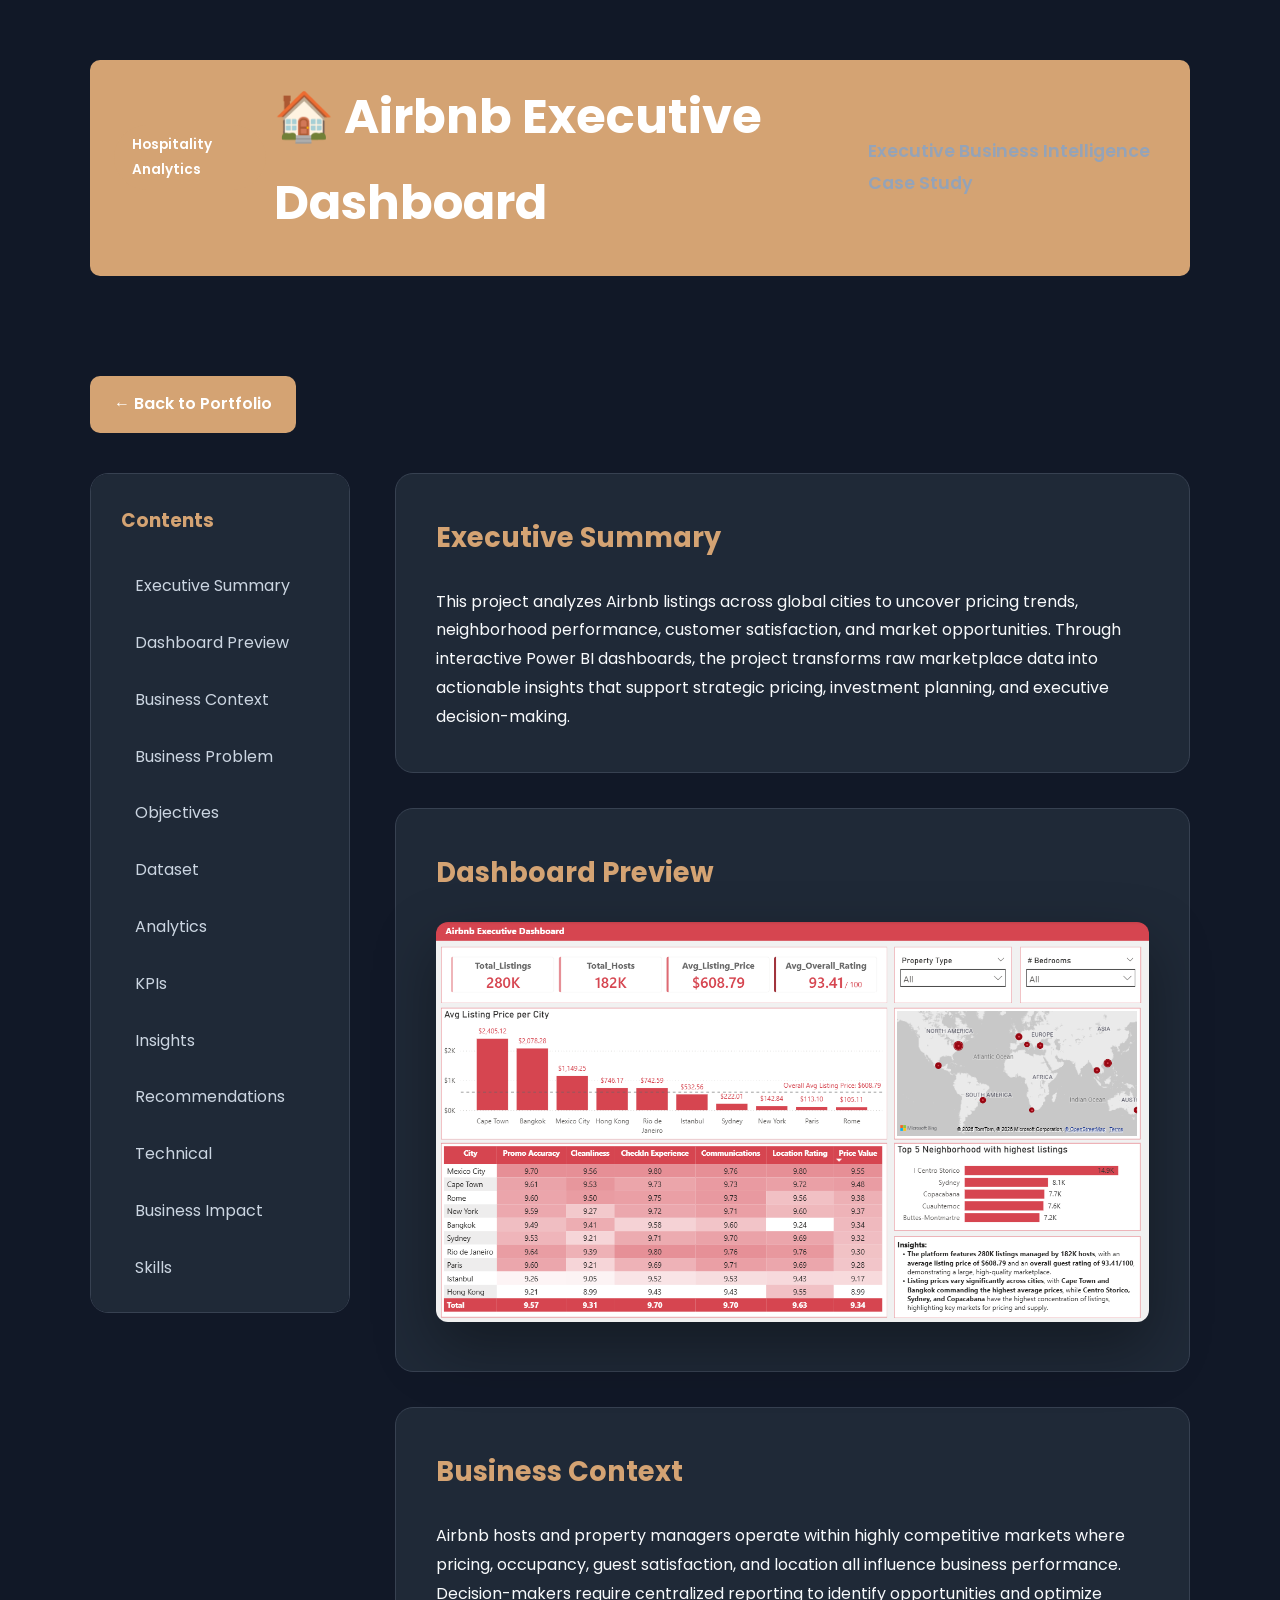
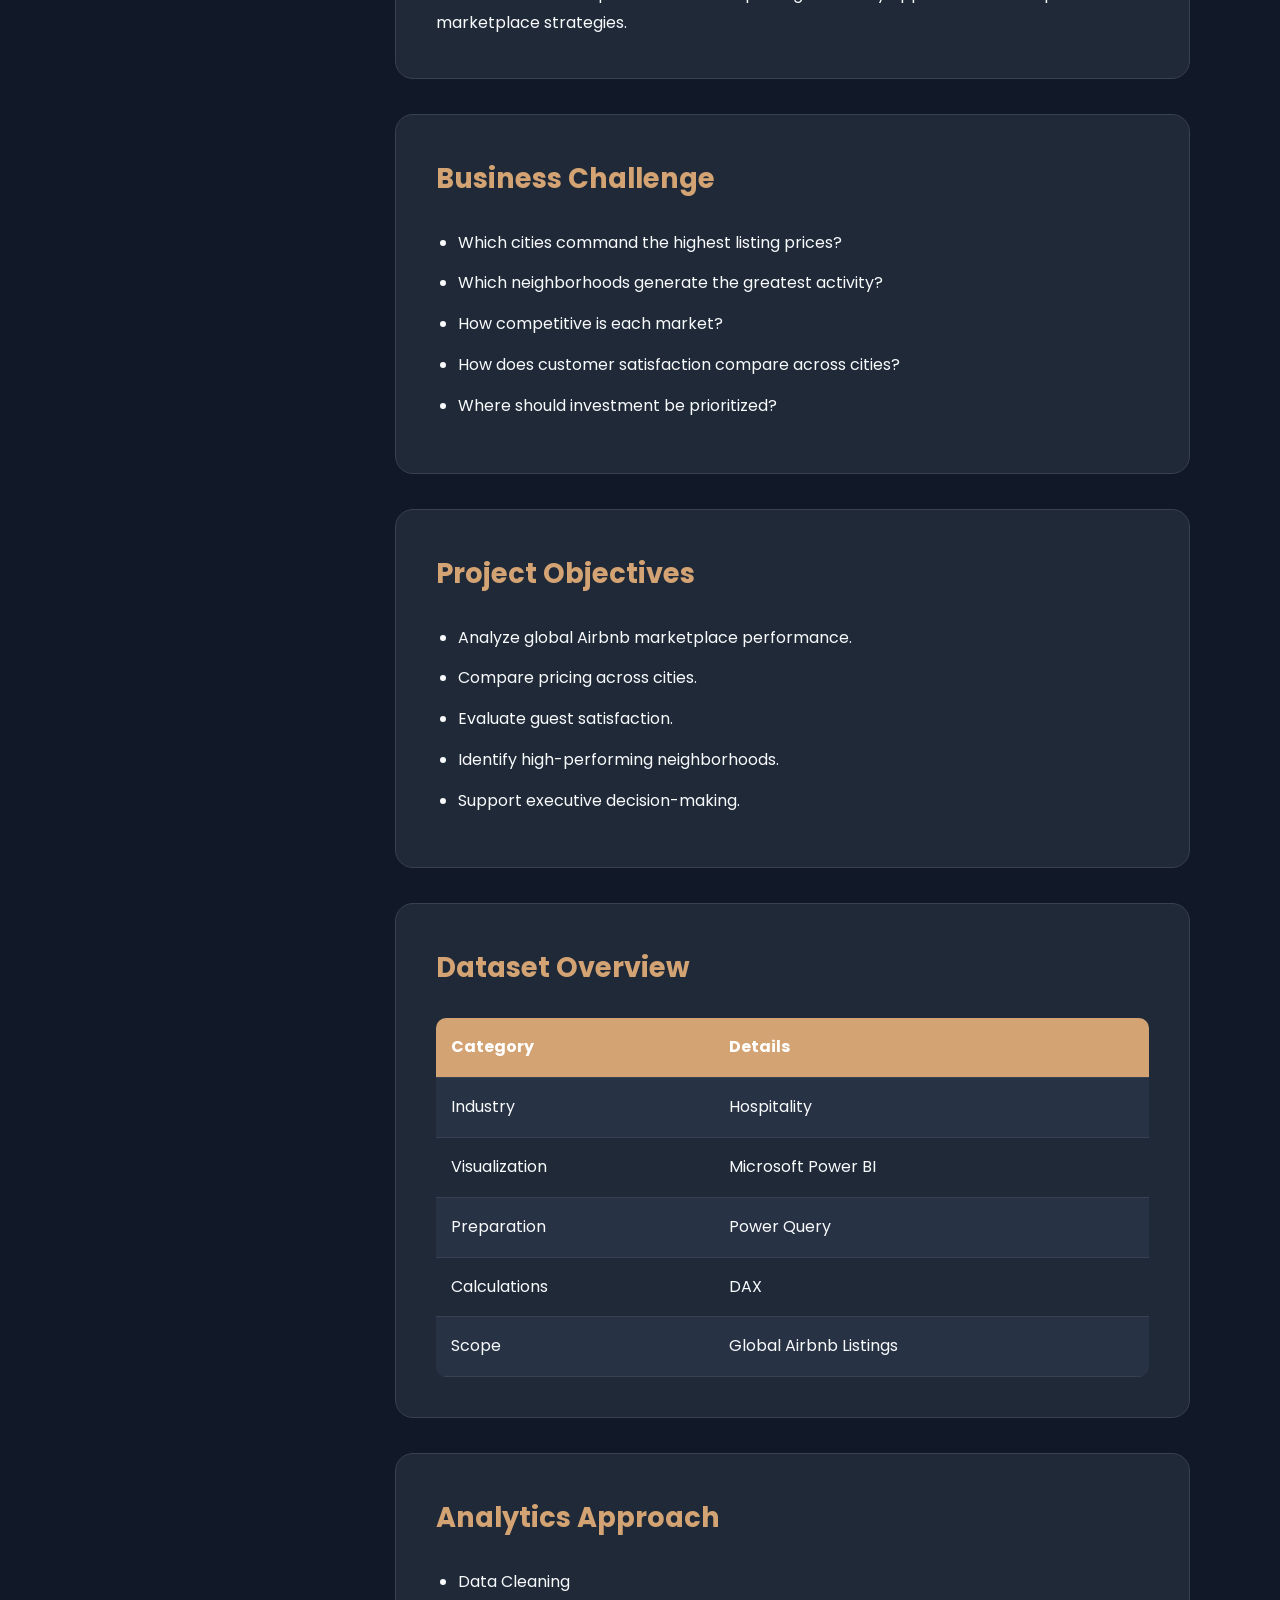
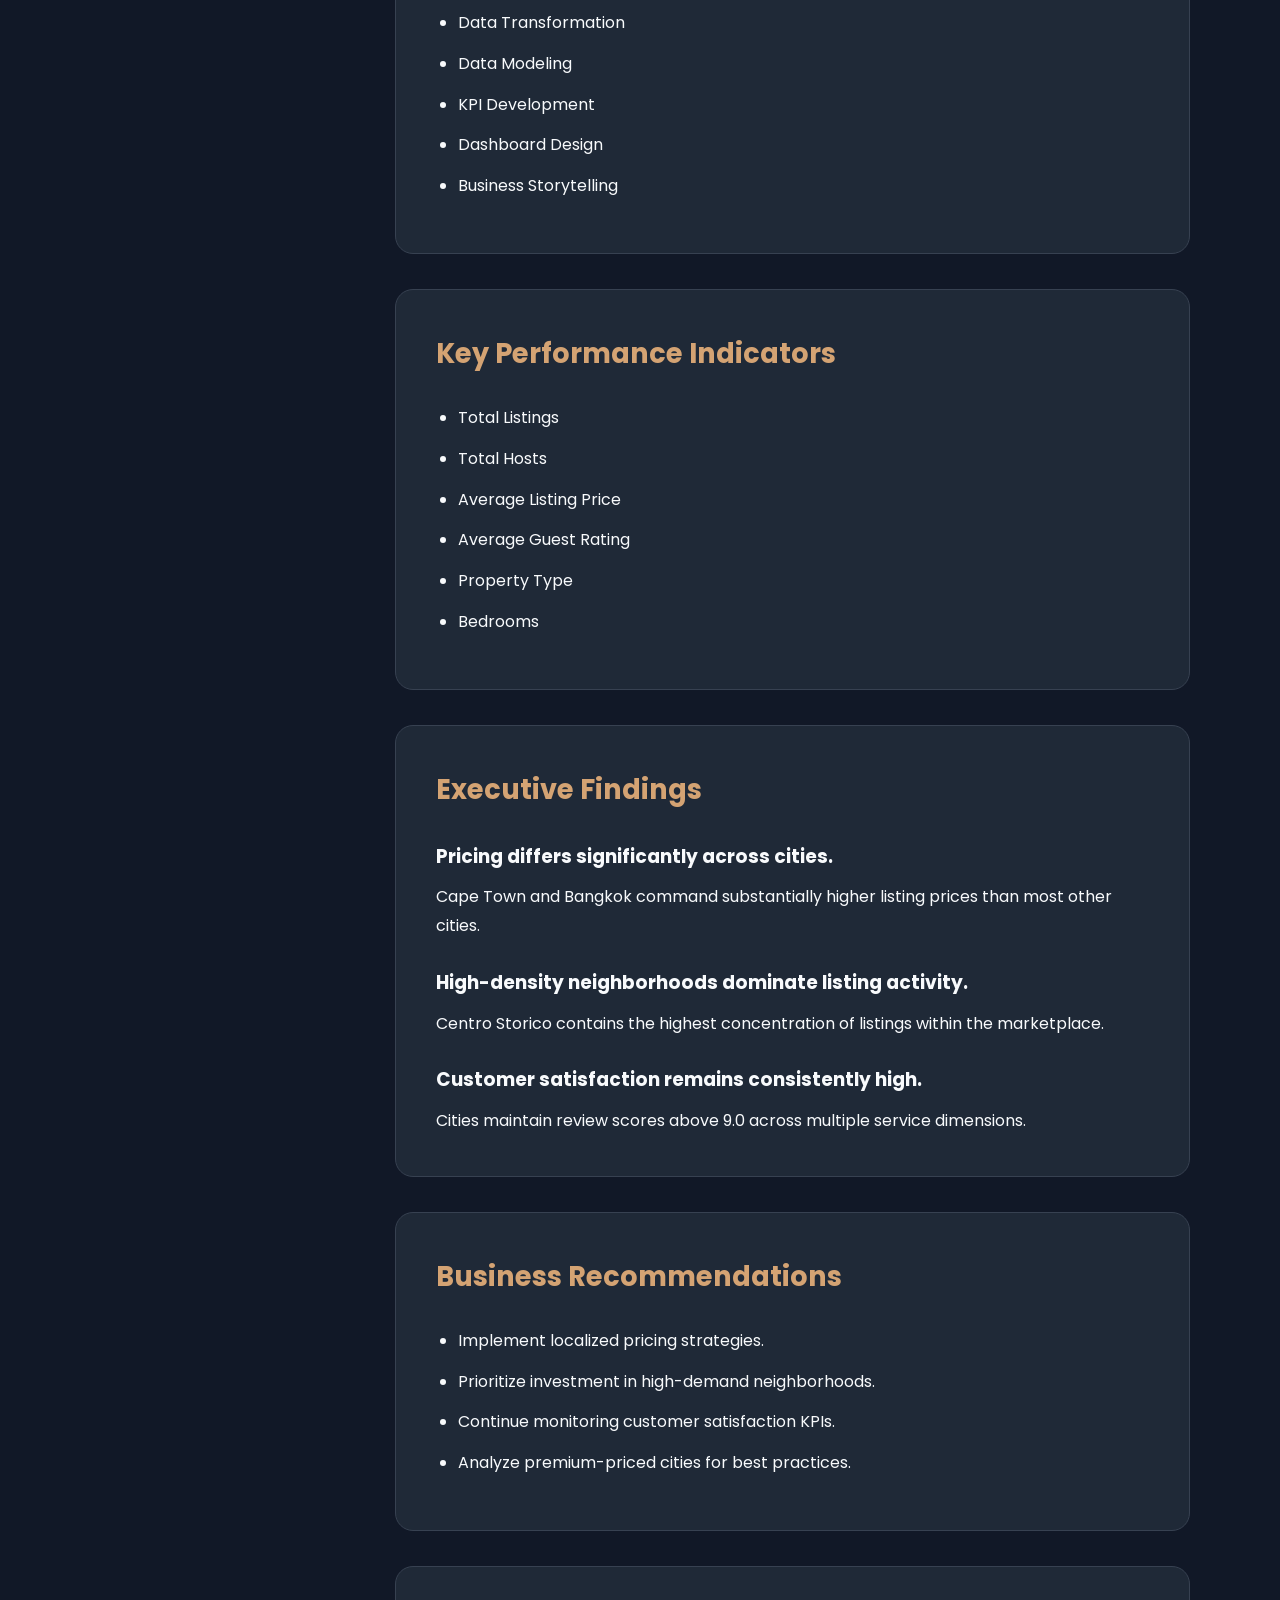
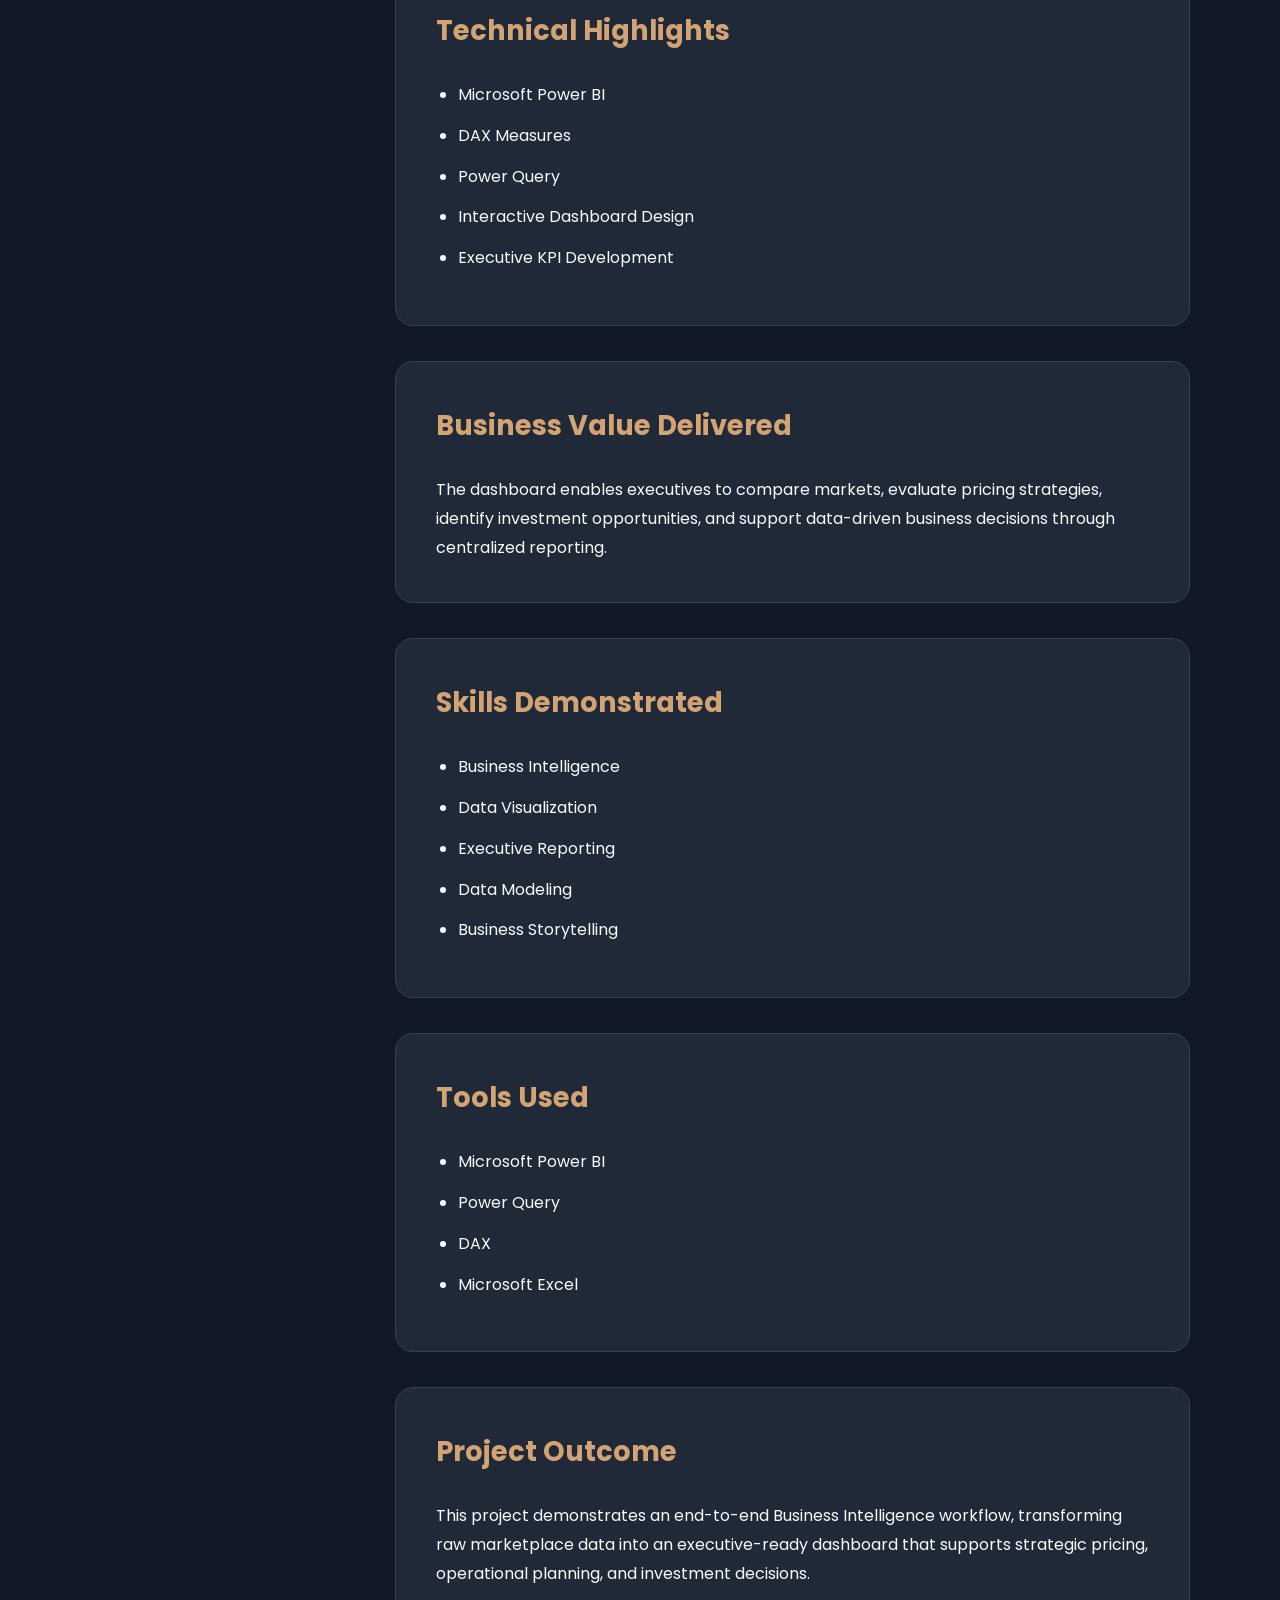
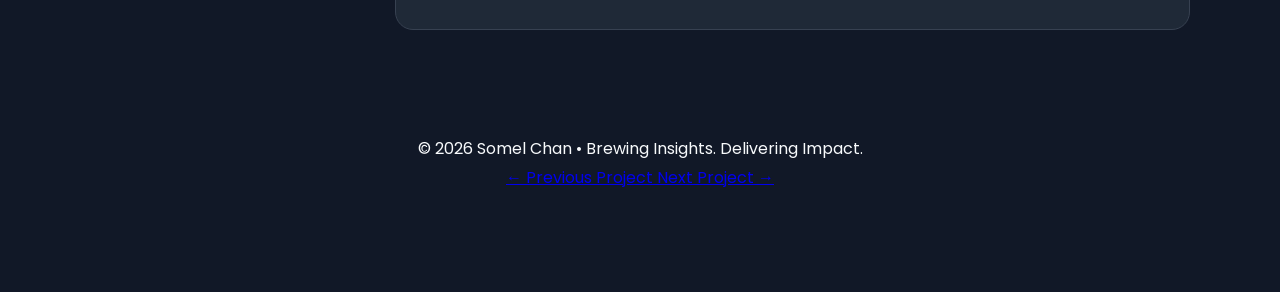
==== case-studies/airbnb-executive-dashboard/index.html @ f79d099b "Update index.html" ====
<!DOCTYPE html>
<html lang="en">

<head>

<meta charset="UTF-8">

<meta name="viewport" content="width=device-width, initial-scale=1.0">

<title>Airbnb Executive Dashboard | S.O.M.S.</title>

<link rel="preconnect" href="https://fonts.googleapis.com">

<link rel="preconnect" href="https://fonts.gstatic.com" crossorigin>

<link href="https://fonts.googleapis.com/css2?family=Poppins:wght@300;400;500;600;700;800&display=swap" rel="stylesheet">

<link rel="stylesheet" href="style.css">

</head>

<body>

<div class="container">

<header class="page-header">

<a href="../../index.html" class="back-btn">

<span class="industry">
Hospitality Analytics
</span>

<h1>
🏠 Airbnb Executive Dashboard
</h1>

<p>
Executive Business Intelligence Case Study
</p>

</header>
    
← Back to Portfolio
</a>

<div class="case-layout">

<aside class="case-sidebar">

    <h3>Contents</h3>

    <a href="#summary">Executive Summary</a>

    <a href="#dashboard">Dashboard Preview</a>

    <a href="#context">Business Context</a>

    <a href="#challenge">Business Problem</a>

    <a href="#objectives">Objectives</a>

    <a href="#dataset">Dataset</a>

    <a href="#approach">Analytics</a>

    <a href="#kpis">KPIs</a>

    <a href="#findings">Insights</a>

    <a href="#recommendations">Recommendations</a>

    <a href="#technical">Technical</a>

    <a href="#business-value">Business Impact</a>

    <a href="#skills">Skills</a>

    <a href="#tools">Tools</a>

    <a href="#outcome">Outcome</a>

</aside>

<main class="case-content">
<section id="summary">

<h2>Executive Summary</h2>

<p>

This project analyzes Airbnb listings across global cities to uncover pricing trends, neighborhood performance, customer satisfaction, and market opportunities. Through interactive Power BI dashboards, the project transforms raw marketplace data into actionable insights that support strategic pricing, investment planning, and executive decision-making.

</p>

</section>

<section id="dashboard">

<h2>Dashboard Preview</h2>

<img src="dashboard.png" alt="Airbnb Dashboard">

</section>

<section id="context">

<h2>Business Context</h2>

<p>

Airbnb hosts and property managers operate within highly competitive markets where pricing, occupancy, guest satisfaction, and location all influence business performance. Decision-makers require centralized reporting to identify opportunities and optimize marketplace strategies.

</p>

</section>

<section id="challenge">

<h2>Business Challenge</h2>

<ul>

<li>Which cities command the highest listing prices?</li>

<li>Which neighborhoods generate the greatest activity?</li>

<li>How competitive is each market?</li>

<li>How does customer satisfaction compare across cities?</li>

<li>Where should investment be prioritized?</li>

</ul>

</section>

<section id="objectives">

<h2>Project Objectives</h2>

<ul>

<li>Analyze global Airbnb marketplace performance.</li>

<li>Compare pricing across cities.</li>

<li>Evaluate guest satisfaction.</li>

<li>Identify high-performing neighborhoods.</li>

<li>Support executive decision-making.</li>

</ul>

</section>

<section id="dataset">

<h2>Dataset Overview</h2>

<table>

<tr>

<th>Category</th>

<th>Details</th>

</tr>

<tr>

<td>Industry</td>

<td>Hospitality</td>

</tr>

<tr>

<td>Visualization</td>

<td>Microsoft Power BI</td>

</tr>

<tr>

<td>Preparation</td>

<td>Power Query</td>

</tr>

<tr>

<td>Calculations</td>

<td>DAX</td>

</tr>

<tr>

<td>Scope</td>

<td>Global Airbnb Listings</td>

</tr>

</table>

</section>

<section id="approach">

<h2>Analytics Approach</h2>

<ul>

<li>Data Cleaning</li>

<li>Data Transformation</li>

<li>Data Modeling</li>

<li>KPI Development</li>

<li>Dashboard Design</li>

<li>Business Storytelling</li>

</ul>

</section>

<section id="kpis">

<h2>Key Performance Indicators</h2>

<ul>

<li>Total Listings</li>

<li>Total Hosts</li>

<li>Average Listing Price</li>

<li>Average Guest Rating</li>

<li>Property Type</li>

<li>Bedrooms</li>

</ul>

</section>

<section id="findings">

<h2>Executive Findings</h2>

<h3>Pricing differs significantly across cities.</h3>

<p>

Cape Town and Bangkok command substantially higher listing prices than most other cities.

</p>

<h3>High-density neighborhoods dominate listing activity.</h3>

<p>

Centro Storico contains the highest concentration of listings within the marketplace.

</p>

<h3>Customer satisfaction remains consistently high.</h3>

<p>

Cities maintain review scores above 9.0 across multiple service dimensions.

</p>

</section>

<section id="recommendations">

<h2>Business Recommendations</h2>

<ul>

<li>Implement localized pricing strategies.</li>

<li>Prioritize investment in high-demand neighborhoods.</li>

<li>Continue monitoring customer satisfaction KPIs.</li>

<li>Analyze premium-priced cities for best practices.</li>

</ul>

</section>

<section id="technical">

<h2>Technical Highlights</h2>

<ul>

<li>Microsoft Power BI</li>

<li>DAX Measures</li>

<li>Power Query</li>

<li>Interactive Dashboard Design</li>

<li>Executive KPI Development</li>

</ul>

</section>

<section id="business-value">

<h2>Business Value Delivered</h2>

<p>

The dashboard enables executives to compare markets, evaluate pricing strategies, identify investment opportunities, and support data-driven business decisions through centralized reporting.

</p>

</section>

<section id="skills">

<h2>Skills Demonstrated</h2>

<ul>

<li>Business Intelligence</li>

<li>Data Visualization</li>

<li>Executive Reporting</li>

<li>Data Modeling</li>

<li>Business Storytelling</li>

</ul>

</section>

<section id="tools">

<h2>Tools Used</h2>

<ul>

<li>Microsoft Power BI</li>

<li>Power Query</li>

<li>DAX</li>

<li>Microsoft Excel</li>

</ul>

</section>

<section id="outcome">

<h2>Project Outcome</h2>

<p>

This project demonstrates an end-to-end Business Intelligence workflow, transforming raw marketplace data into an executive-ready dashboard that supports strategic pricing, operational planning, and investment decisions.

</p>

</section>
    
</main>

</div>

<footer>

<p>

© 2026 Somel Chan • Brewing Insights. Delivering Impact.

</p>

<div class="project-navigation">

<a href="../financial-report/index.html">

← Previous Project

</a>

<a href="../bank-churn-analysis/index.html">

Next Project →

</a>

</div>

</footer>

</div>
---- case-studies/airbnb-executive-dashboard/style.css ----
/* ===========================
   S.O.M.S. Case Study Theme
=========================== */

*{
    margin:0;
    padding:0;
    box-sizing:border-box;
}

html{
    scroll-behavior:smooth;
}

body{

    font-family:'Poppins',sans-serif;

    background:#111827;

    color:#f8fafc;

    line-height:1.8;

}

/* ===========================
   Container
=========================== */

.container{

    width:min(1100px,90%);

    margin:auto;

    padding:60px 0 100px;

}

/* ===========================
   Header
=========================== */

header{

    margin-bottom:60px;

}

.industry{

    display:inline-block;

    background:#d4a373;

    color:white;

    padding:8px 18px;

    border-radius:999px;

    font-size:.85rem;

    font-weight:600;

    margin-bottom:20px;

}

header h1{

    font-size:3rem;

    font-weight:700;

    margin-bottom:15px;

}

header p{

    color:#94a3b8;

    font-size:1.1rem;

}

/* ===========================
   Back Button
=========================== */

.back-btn{

    display:inline-flex;

    align-items:center;

    gap:8px;

    margin-bottom:40px;

    text-decoration:none;

    color:white;

    background:#d4a373;

    padding:14px 24px;

    border-radius:10px;

    font-weight:600;

    transition:.3s;

}

.back-btn:hover{

    transform:translateY(-3px);

}

/* ===========================
   Sections
=========================== */

section{

    background:#1f2937;

    border:1px solid #374151;

    border-radius:18px;

    padding:40px;

    margin-bottom:35px;

}

section h2{

    color:#d4a373;

    margin-bottom:25px;

    font-size:1.7rem;

}

section h3{

    margin-top:25px;

    margin-bottom:10px;

}

/* ===========================
   Dashboard
=========================== */

section img{

    width:100%;

    border-radius:12px;

    box-shadow:0 25px 60px rgba(0,0,0,.35);

}

/* ===========================
   Lists
=========================== */

ul{

    padding-left:22px;

}

li{

    margin-bottom:12px;

}

/* ===========================
   Table
=========================== */

table{

    width:100%;

    border-collapse:collapse;

    overflow:hidden;

    border-radius:10px;

}

th{

    background:#d4a373;

    color:white;

}

td,th{

    padding:15px;

    border-bottom:1px solid #374151;

    text-align:left;

}

tr:nth-child(even){

    background:#273244;

}

/* ===========================
   Footer
=========================== */

footer{

    text-align:center;

    margin-top:70px;

}

/* ===========================
   Hover Animation
=========================== */

section{

    transition:.3s;

}

section:hover{

    transform:translateY(-4px);

}

/* ===========================
   Responsive
=========================== */

@media(max-width:768px){

header h1{

font-size:2rem;

}

.container{

width:92%;

}

section{

padding:25px;

}

}

/* =====================================================
   CASE STUDY LAYOUT
===================================================== */

.case-layout{

    display:grid;

    grid-template-columns:260px 1fr;

    gap:45px;

    align-items:start;

}

/* =====================================================
   SIDEBAR
===================================================== */

.case-sidebar{

    position:sticky;

    top:30px;

    align-self:start;

    max-height:calc(100vh - 60px);

    overflow-y:auto;

    background:#1f2937;

    border:1px solid #374151;

    border-radius:18px;

    padding:30px;

}

.case-sidebar h3{

    color:#d4a373;

    margin-bottom:25px;

}

.case-sidebar a{

    display:block;

    text-decoration:none;

    color:#cbd5e1;

    padding:10px 14px;

    margin-bottom:8px;

    border-radius:8px;

    transition:.25s;

}

.case-sidebar a:hover{

    background:#2b3748;

    color:white;

    padding-left:22px;

}

/* =====================================================
   CONTENT
===================================================== */

.case-content{

    min-width:0;

}

.case-content section{

    scroll-margin-top:90px;

}

/* =====================================================
   MOBILE
===================================================== */

@media(max-width:900px){

.case-layout{

grid-template-columns:1fr;

}

.case-sidebar{

position:relative;

top:0;

margin-bottom:35px;

}

}
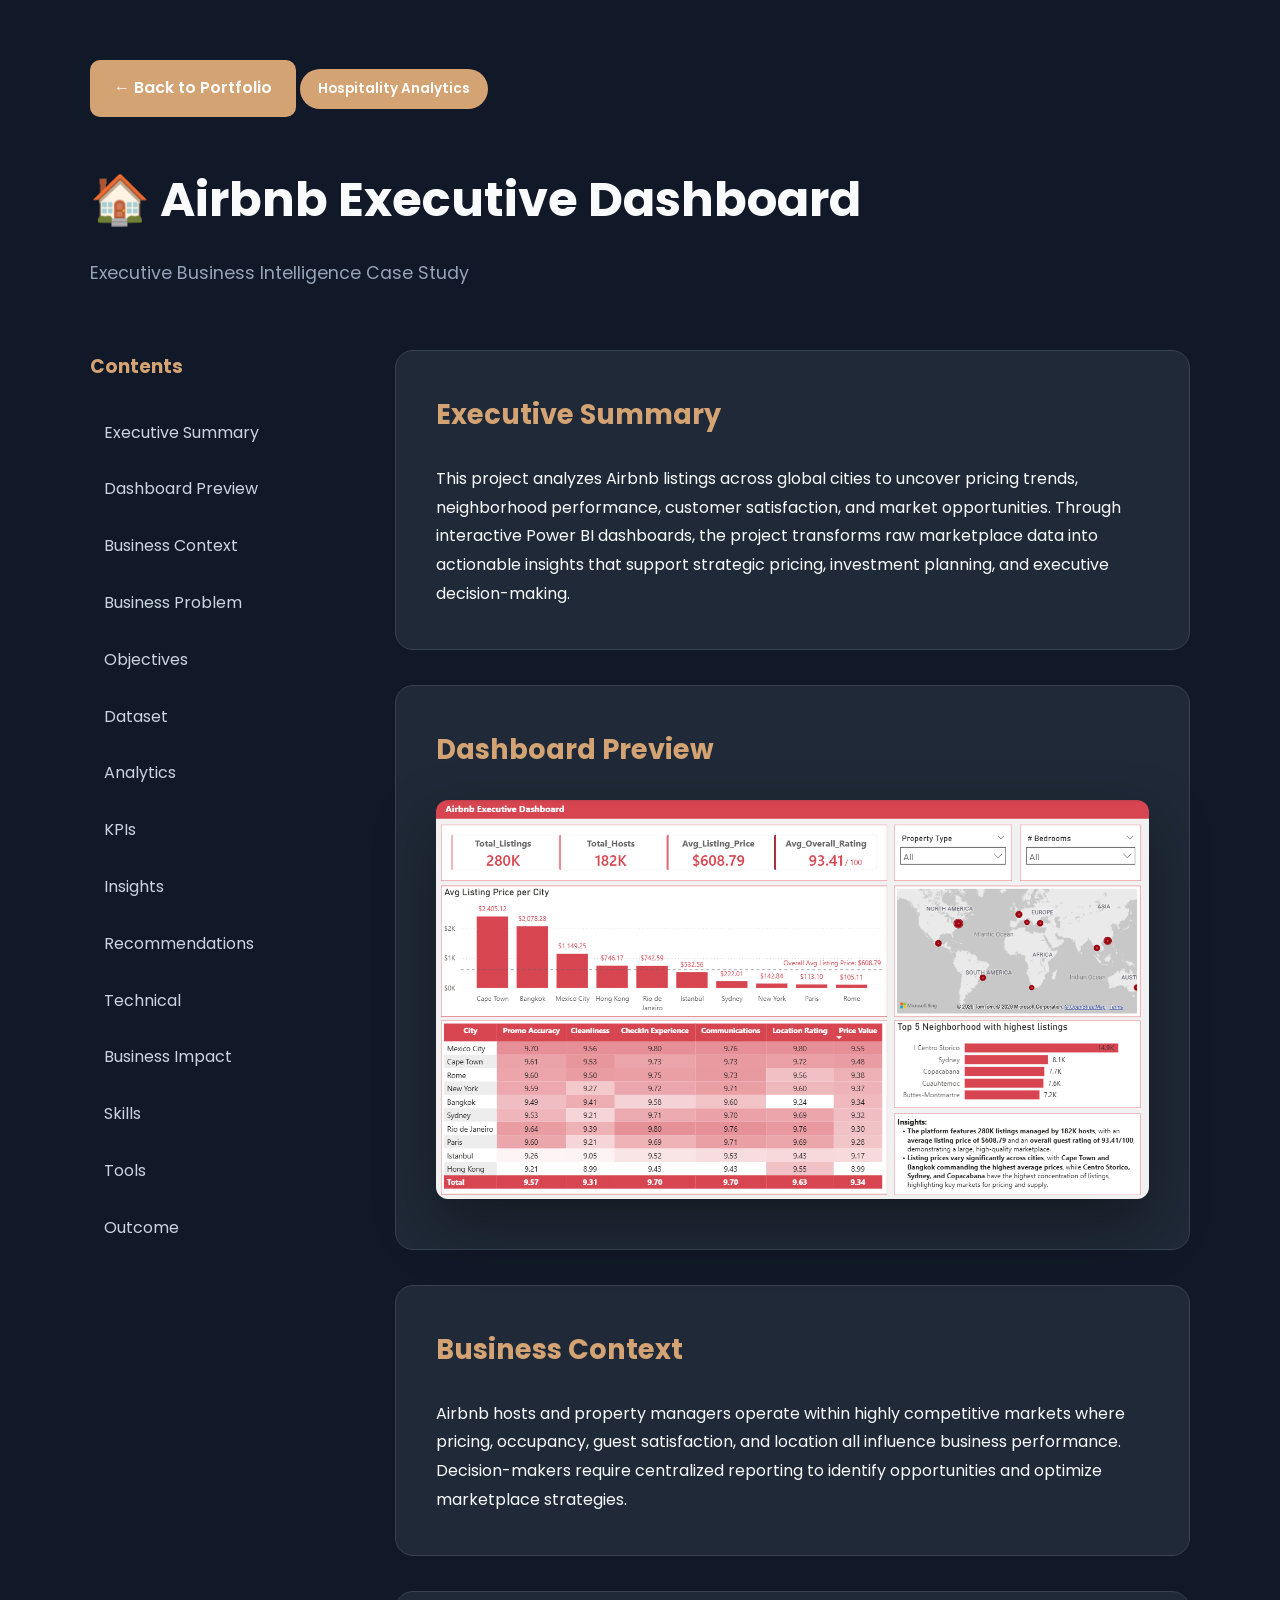
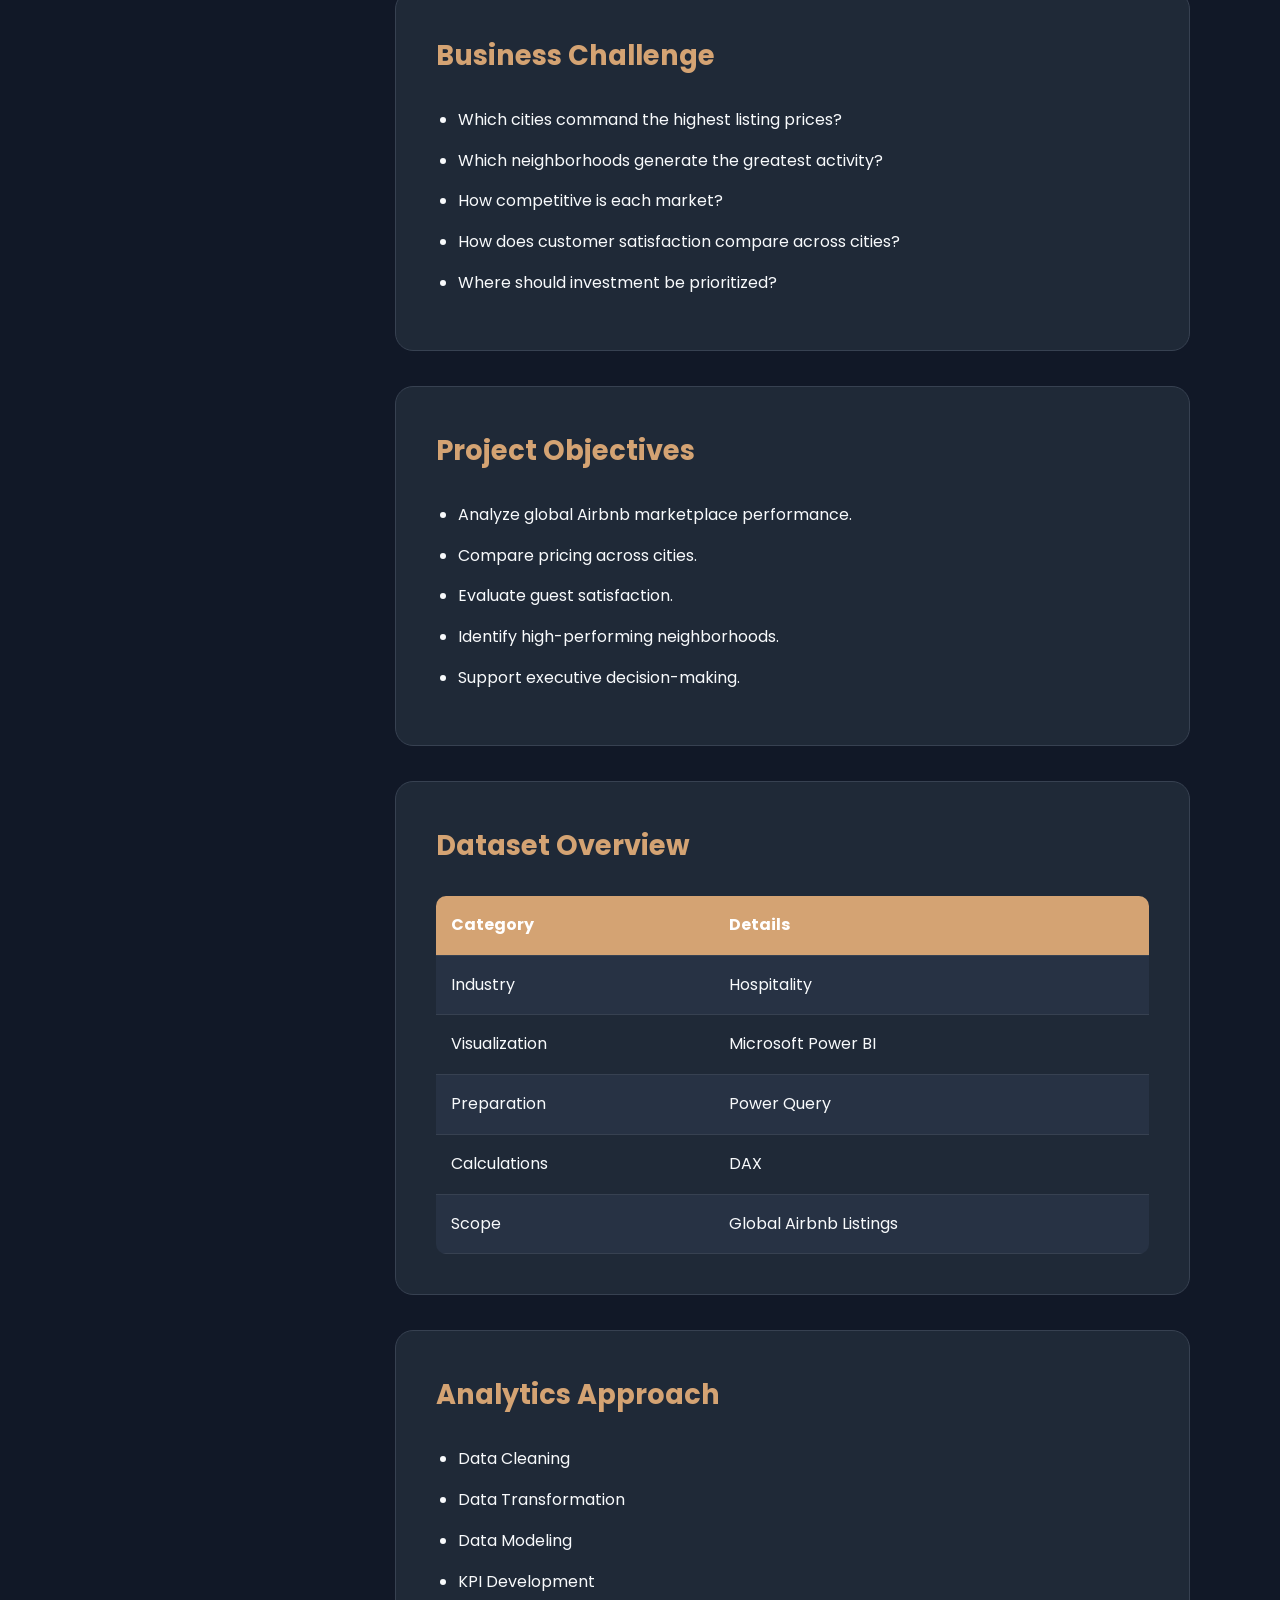
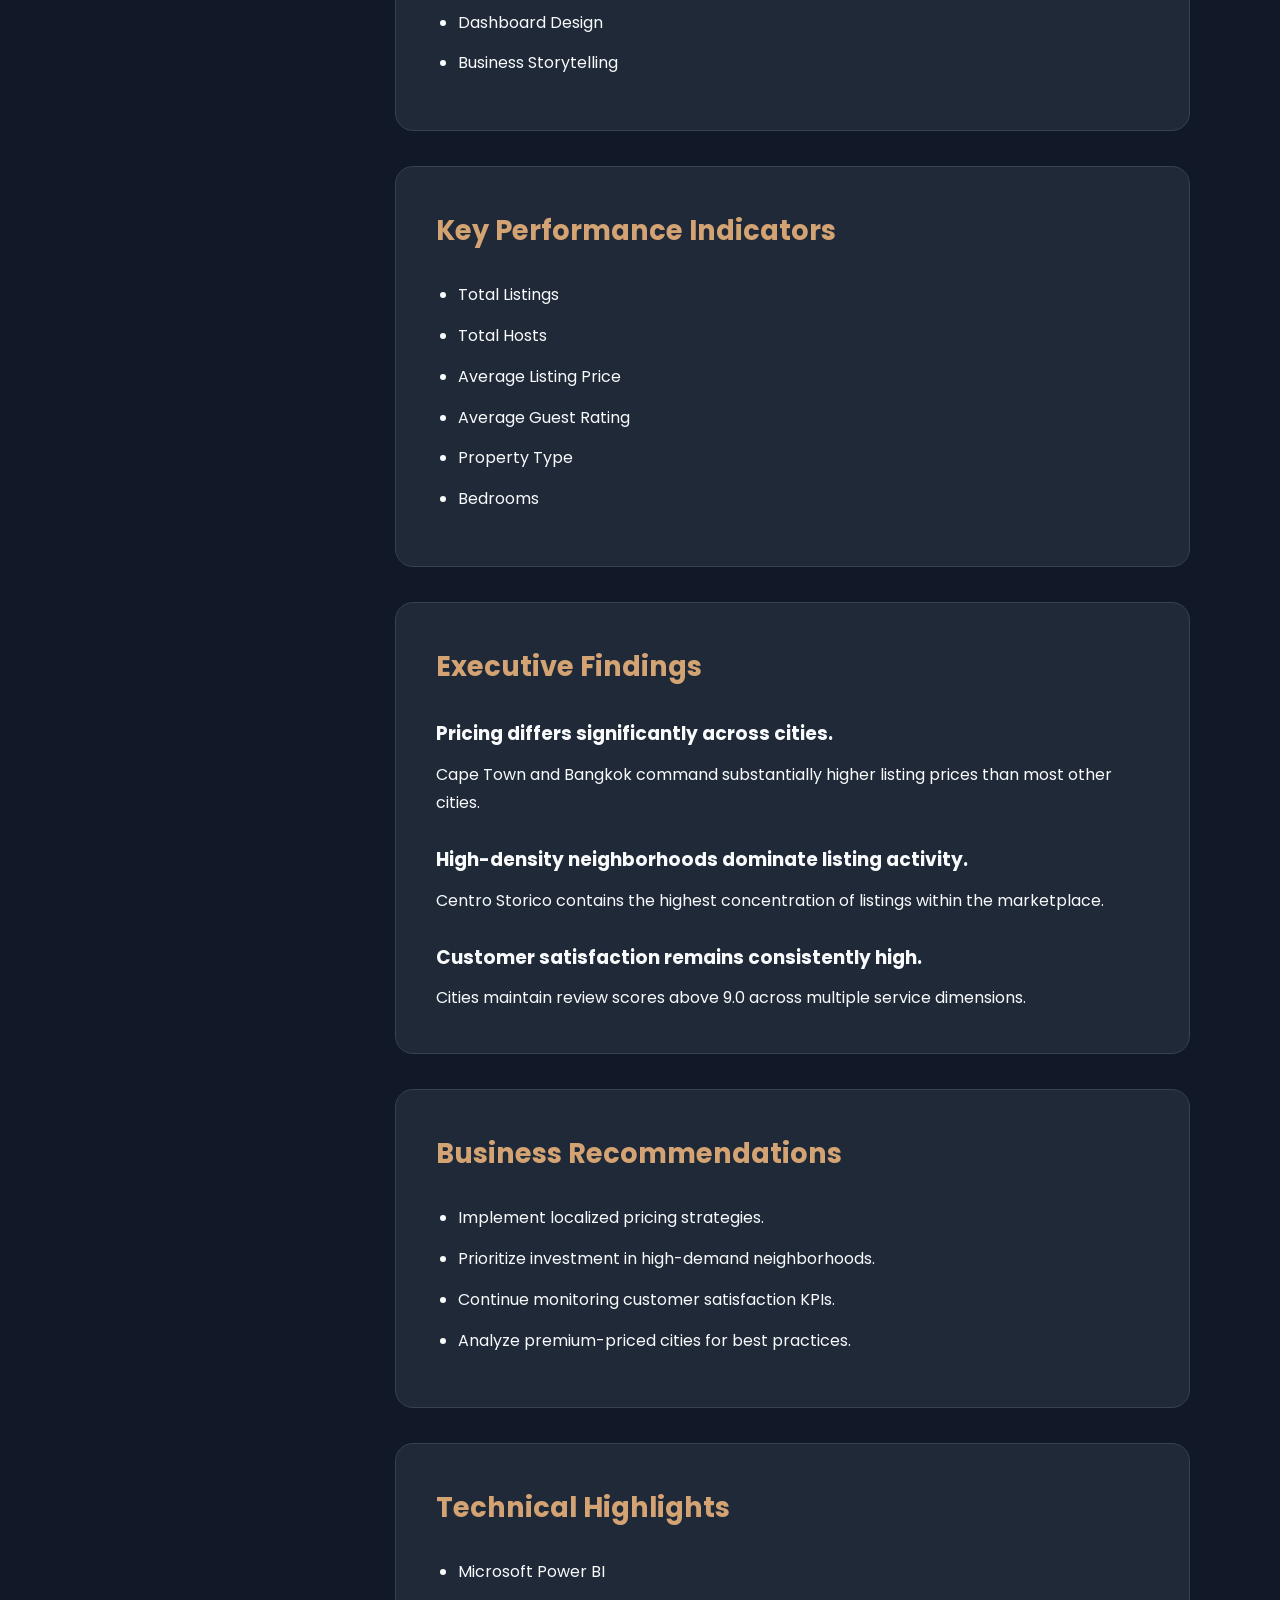
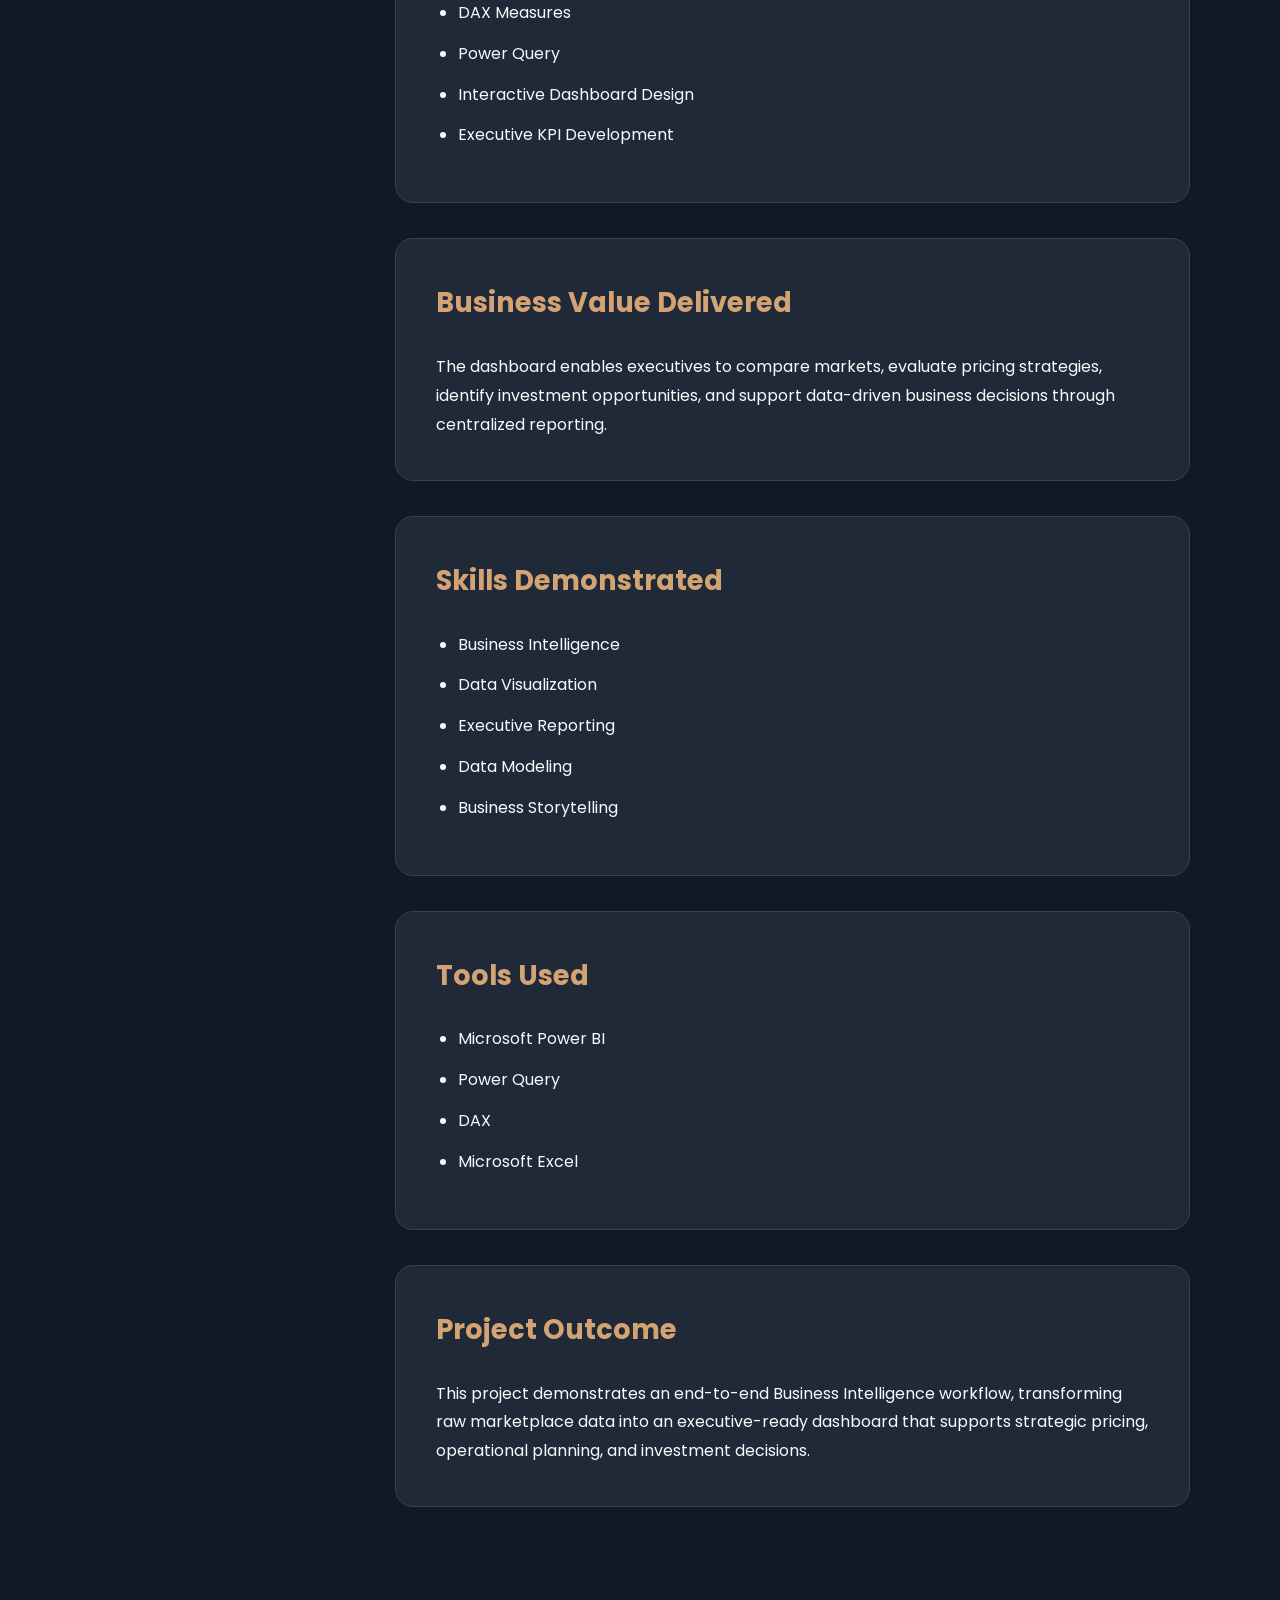
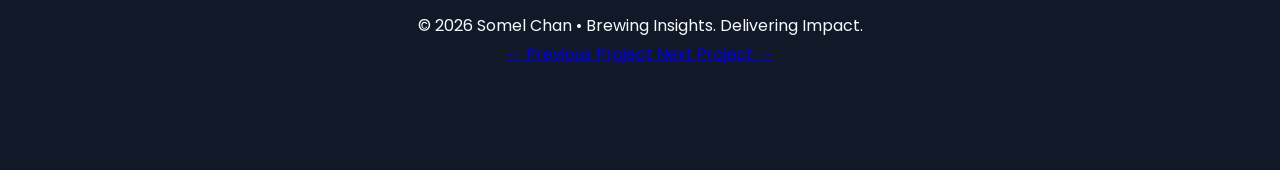
==== commit 93e50c81: "Update index.html" ====
--- a/case-studies/airbnb-executive-dashboard/index.html
+++ b/case-studies/airbnb-executive-dashboard/index.html
@@ -25,24 +25,23 @@
 
 <header class="page-header">
 
-<a href="../../index.html" class="back-btn">
-
-<span class="industry">
-Hospitality Analytics
-</span>
-
-<h1>
-🏠 Airbnb Executive Dashboard
-</h1>
-
-<p>
-Executive Business Intelligence Case Study
-</p>
+    <a href="../../index.html" class="back-btn">
+        ← Back to Portfolio
+    </a>
+
+    <span class="industry">
+        Hospitality Analytics
+    </span>
+
+    <h1>
+        🏠 Airbnb Executive Dashboard
+    </h1>
+
+    <p>
+        Executive Business Intelligence Case Study
+    </p>
 
 </header>
-    
-← Back to Portfolio
-</a>
 
 <div class="case-layout">
 
--- a/case-studies/airbnb-executive-dashboard/style.css
+++ b/case-studies/airbnb-executive-dashboard/style.css
@@ -304,23 +304,9 @@
 
 .case-sidebar{
 
-    position:sticky;
-
-    top:30px;
-
-    align-self:start;
-
-    max-height:calc(100vh - 60px);
-
-    overflow-y:auto;
-
-    background:#1f2937;
-
-    border:1px solid #374151;
-
-    border-radius:18px;
-
-    padding:30px;
+position:sticky;
+top:30px;
+align-self:start;
 
 }
 
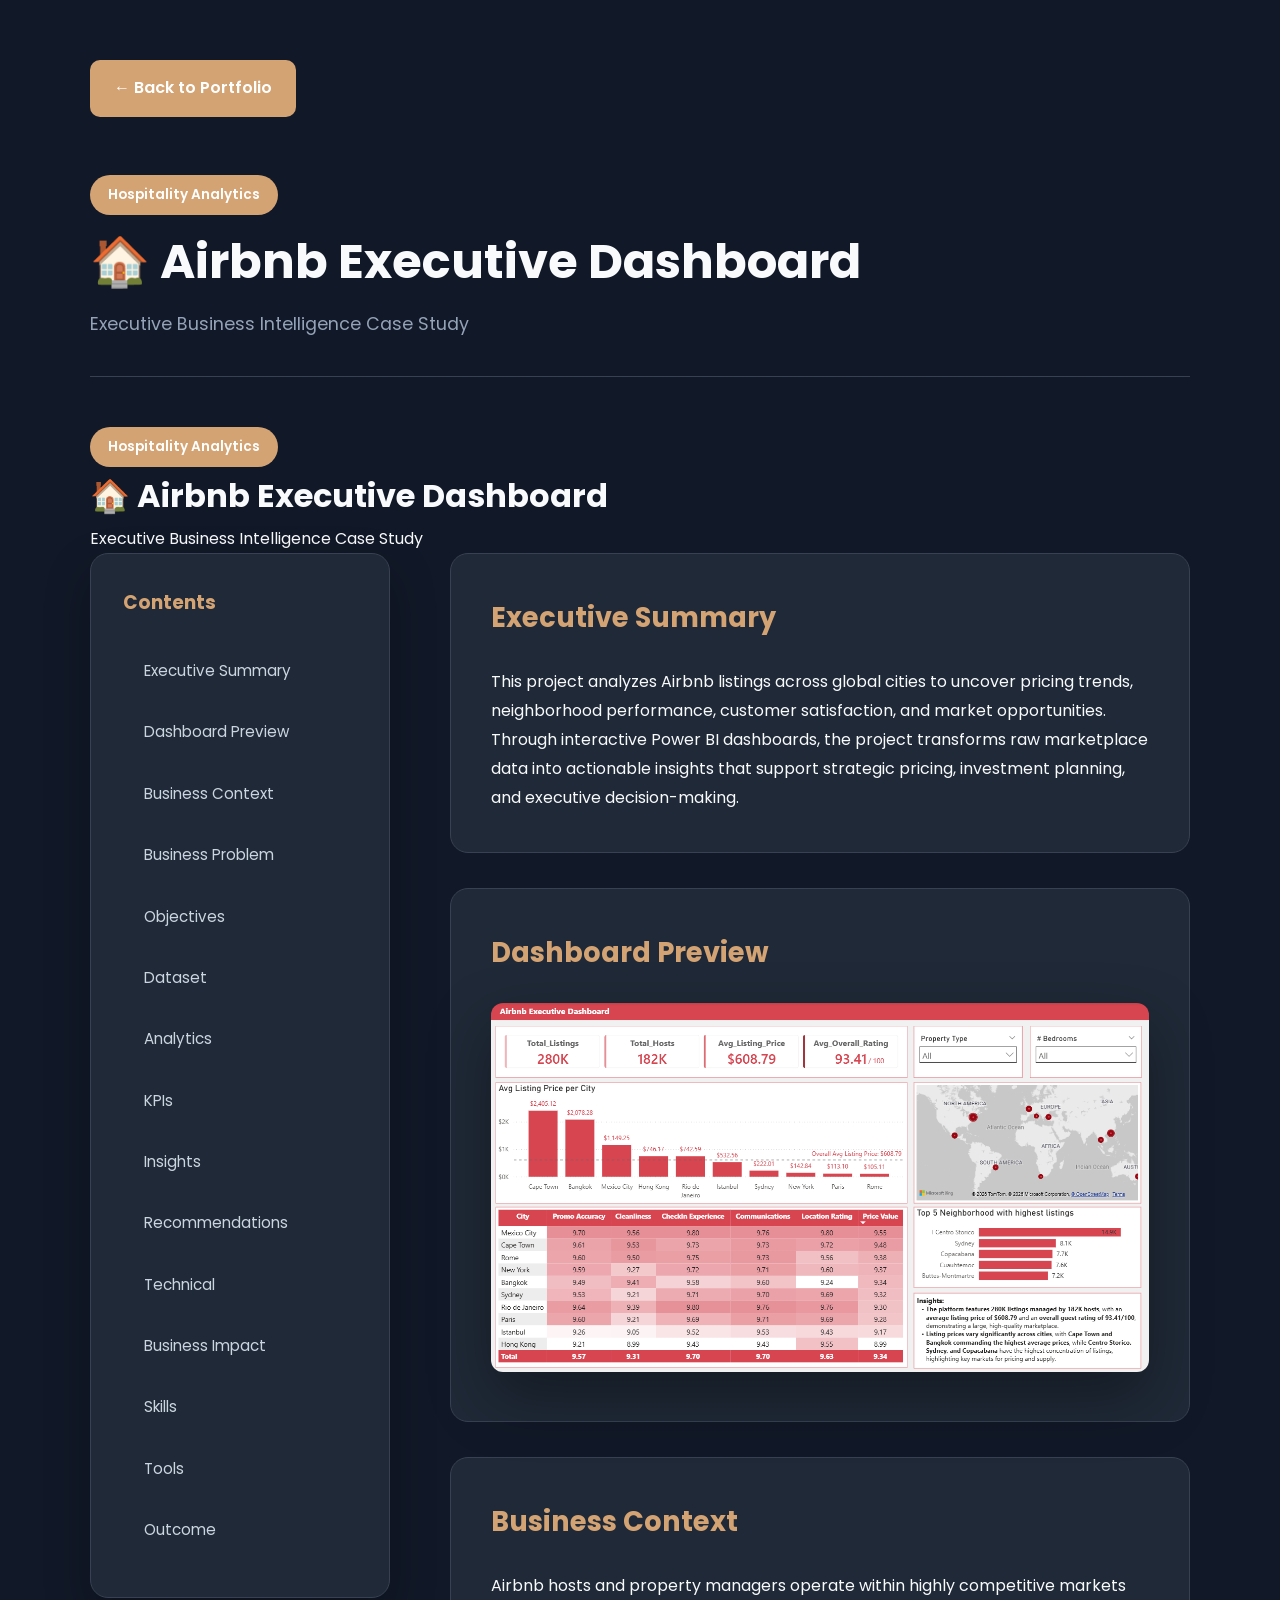
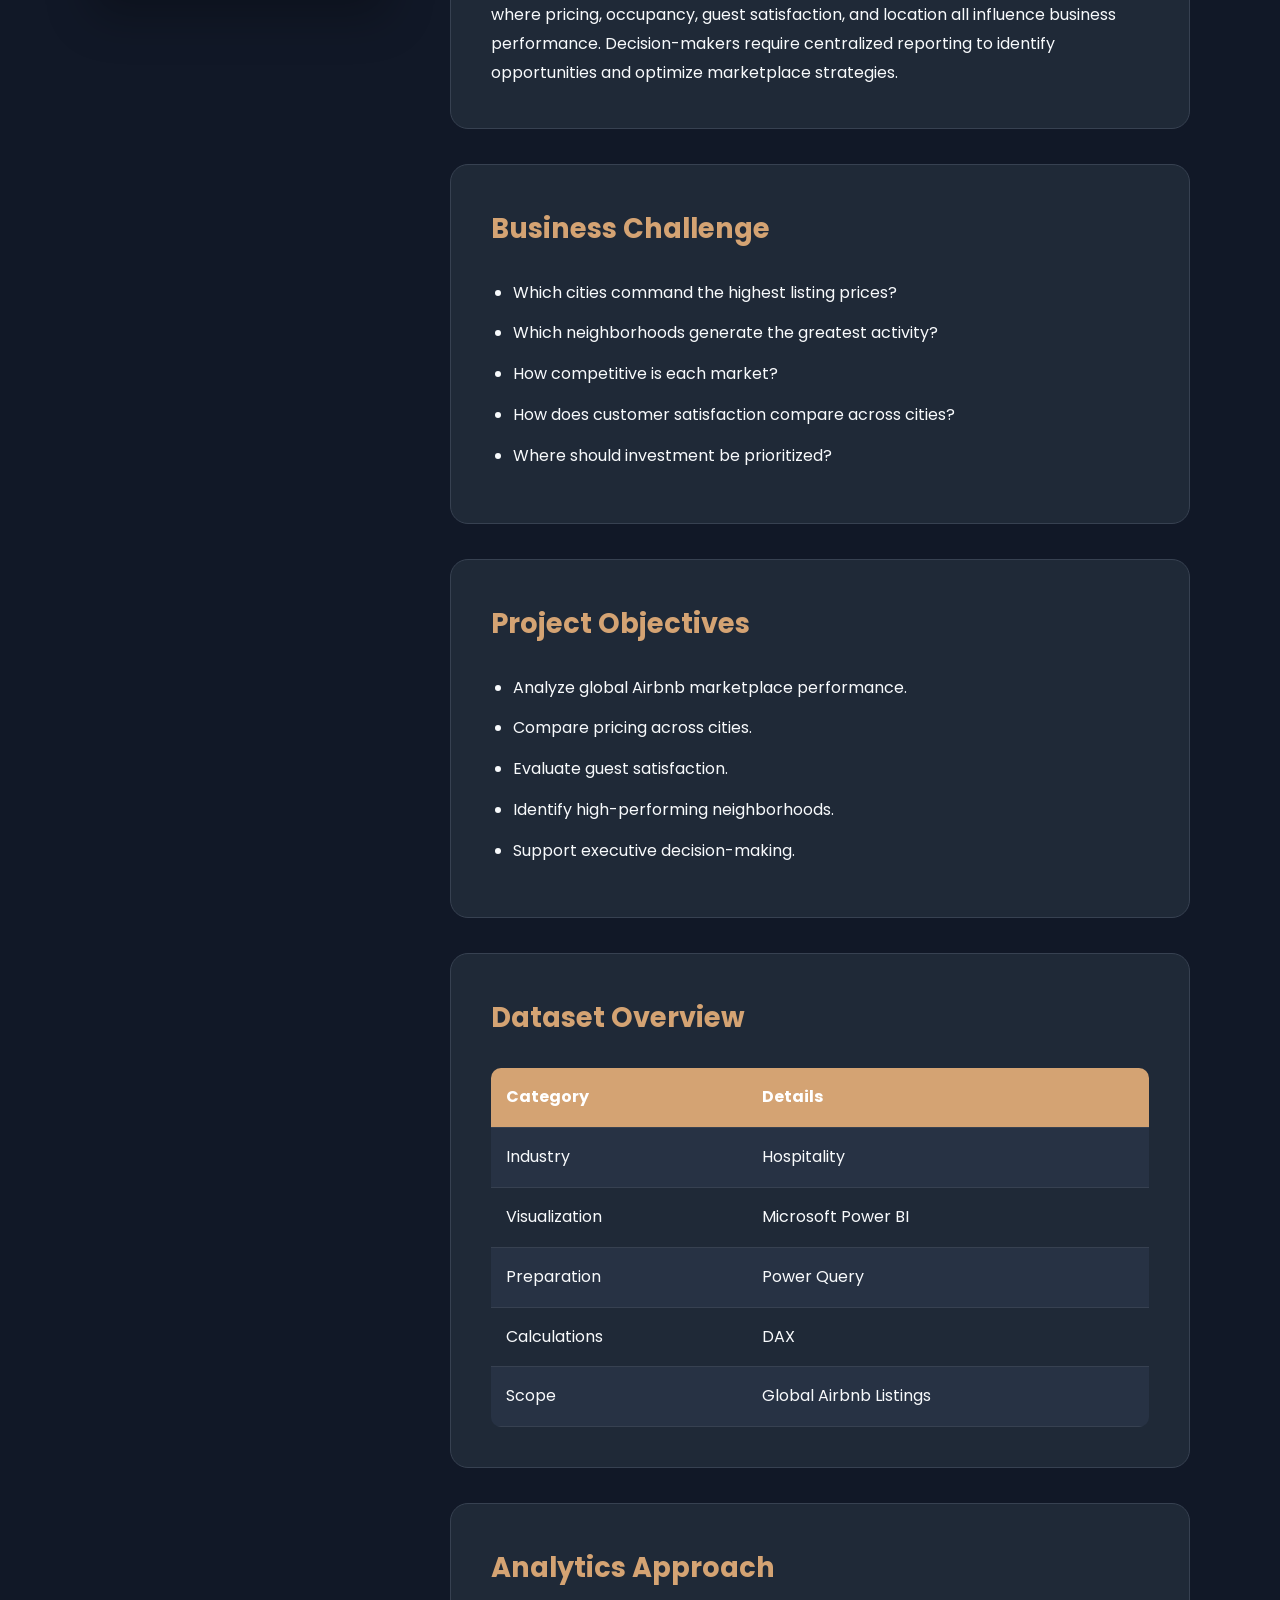
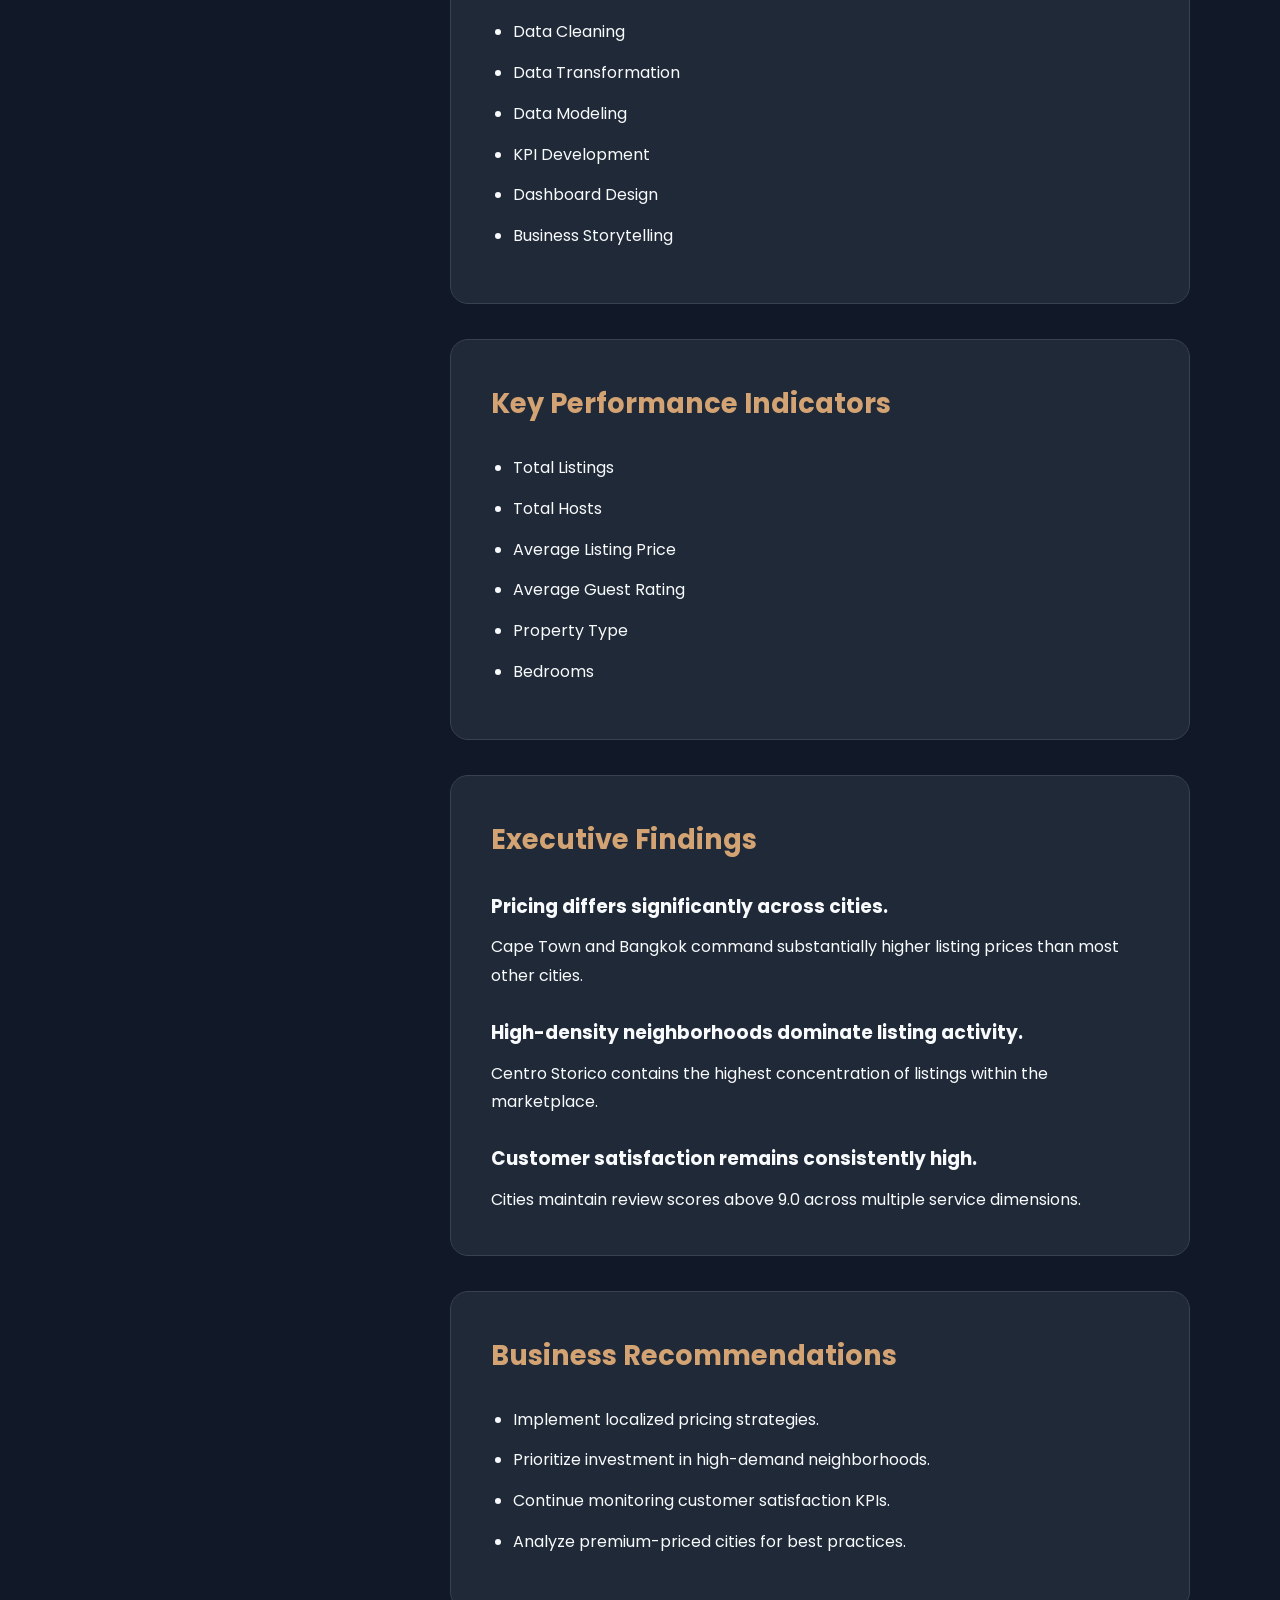
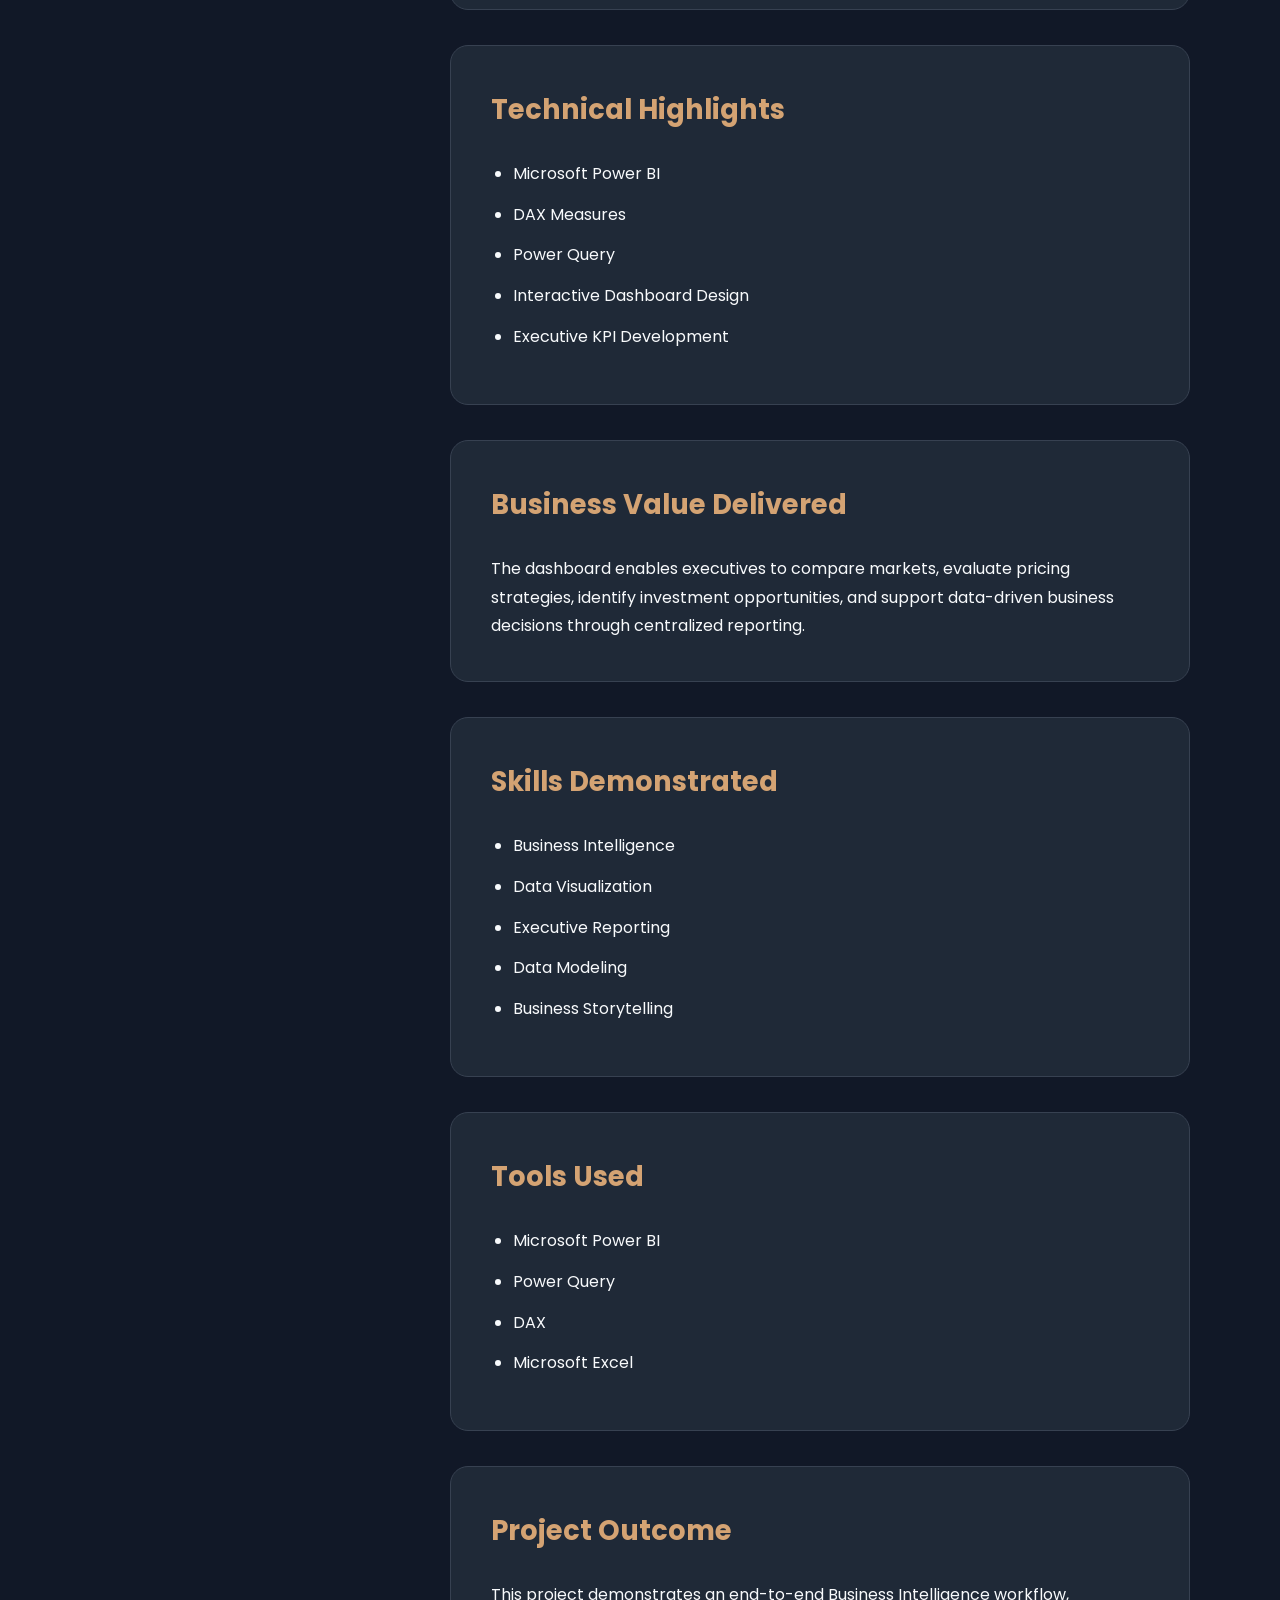
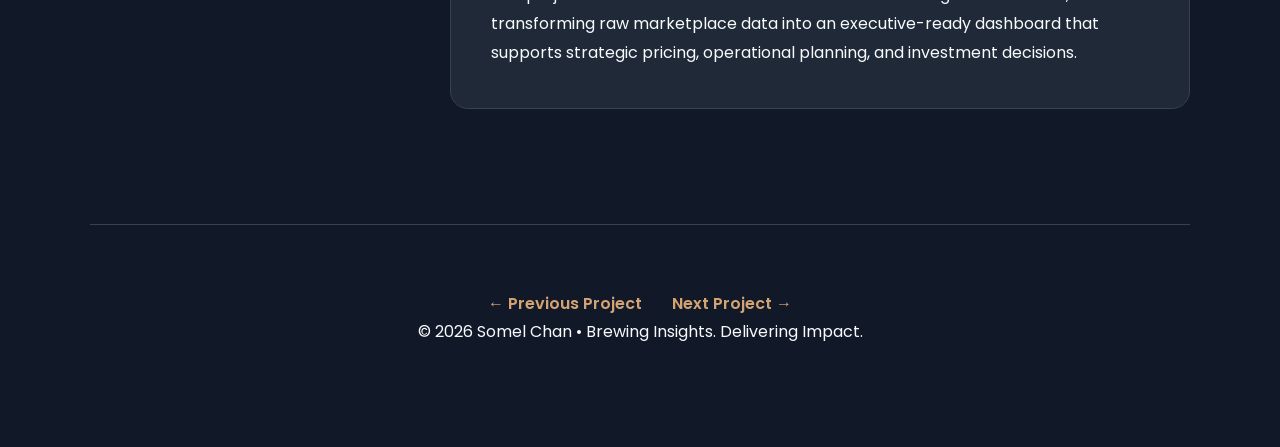
==== commit 02d0c81f: "Update index.html" ====
--- a/case-studies/airbnb-executive-dashboard/index.html
+++ b/case-studies/airbnb-executive-dashboard/index.html
@@ -25,9 +25,23 @@
 
 <header class="page-header">
 
-    <a href="../../index.html" class="back-btn">
-        ← Back to Portfolio
-    </a>
+<a href="../../index.html" class="back-btn">
+← Back to Portfolio
+</a>
+
+<span class="industry">
+Hospitality Analytics
+</span>
+
+<h1>
+🏠 Airbnb Executive Dashboard
+</h1>
+
+<p>
+Executive Business Intelligence Case Study
+</p>
+
+</header>
 
     <span class="industry">
         Hospitality Analytics
@@ -392,28 +406,22 @@
 
 <footer>
 
+<div class="project-navigation">
+
+<a href="../financial-report/index.html">
+← Previous Project
+</a>
+
+<a href="../bank-churn-analysis/index.html">
+Next Project →
+</a>
+
+</div>
+
 <p>
 
 © 2026 Somel Chan • Brewing Insights. Delivering Impact.
 
 </p>
 
-<div class="project-navigation">
-
-<a href="../financial-report/index.html">
-
-← Previous Project
-
-</a>
-
-<a href="../bank-churn-analysis/index.html">
-
-Next Project →
-
-</a>
-
-</div>
-
 </footer>
-
-</div>
--- a/case-studies/airbnb-executive-dashboard/style.css
+++ b/case-studies/airbnb-executive-dashboard/style.css
@@ -39,12 +39,37 @@
 }
 
 /* ===========================
-   Header
-=========================== */
-
-header{
-
-    margin-bottom:60px;
+   PAGE HEADER
+=========================== */
+
+.page-header{
+
+    display:flex;
+    flex-direction:column;
+    align-items:flex-start;
+
+    gap:18px;
+
+    margin-bottom:50px;
+
+    padding-bottom:35px;
+
+    border-bottom:1px solid #374151;
+
+}
+
+.page-header h1{
+
+    font-size:3rem;
+    font-weight:700;
+    line-height:1.2;
+
+}
+
+.page-header p{
+
+    color:#94a3b8;
+    font-size:1.1rem;
 
 }
 
@@ -64,26 +89,6 @@
 
     font-weight:600;
 
-    margin-bottom:20px;
-
-}
-
-header h1{
-
-    font-size:3rem;
-
-    font-weight:700;
-
-    margin-bottom:15px;
-
-}
-
-header p{
-
-    color:#94a3b8;
-
-    font-size:1.1rem;
-
 }
 
 /* ===========================
@@ -234,9 +239,13 @@
 
 footer{
 
+    margin-top:80px;
+
+    padding-top:40px;
+
+    border-top:1px solid #374151;
+
     text-align:center;
-
-    margin-top:70px;
 
 }
 
@@ -288,13 +297,13 @@
 
 .case-layout{
 
-    display:grid;
-
-    grid-template-columns:260px 1fr;
-
-    gap:45px;
-
-    align-items:start;
+display:grid;
+
+grid-template-columns:300px minmax(0,1fr);
+
+gap:60px;
+
+align-items:start;
 
 }
 
@@ -305,9 +314,23 @@
 .case-sidebar{
 
 position:sticky;
-top:30px;
+
+top:40px;
+
 align-self:start;
 
+background:#1f2937;
+
+border:1px solid #374151;
+
+border-radius:18px;
+
+padding:32px;
+
+box-shadow:0 20px 45px rgba(0,0,0,.25);
+
+height:fit-content;
+
 }
 
 .case-sidebar h3{
@@ -320,25 +343,31 @@
 
 .case-sidebar a{
 
-    display:block;
-
-    text-decoration:none;
-
-    color:#cbd5e1;
-
-    padding:10px 14px;
-
-    margin-bottom:8px;
-
-    border-radius:8px;
-
-    transition:.25s;
+display:block;
+
+padding:12px 18px;
+
+margin-bottom:10px;
+
+text-decoration:none;
+
+color:#cbd5e1;
+
+font-size:.95rem;
+
+border-left:3px solid transparent;
+
+border-radius:8px;
+
+transition:all .25s ease;
 
 }
 
 .case-sidebar a:hover{
 
     background:#2b3748;
+
+    border-left:3px solid #d4a373;
 
     color:white;
 
@@ -385,3 +414,32 @@
 }
 
 }
+.project-navigation{
+
+    display:flex;
+
+    justify-content:center;
+
+    gap:30px;
+
+    margin-top:25px;
+
+}
+
+.project-navigation a{
+
+    text-decoration:none;
+
+    color:#d4a373;
+
+    font-weight:600;
+
+    transition:.3s;
+
+}
+
+.project-navigation a:hover{
+
+    color:white;
+
+}
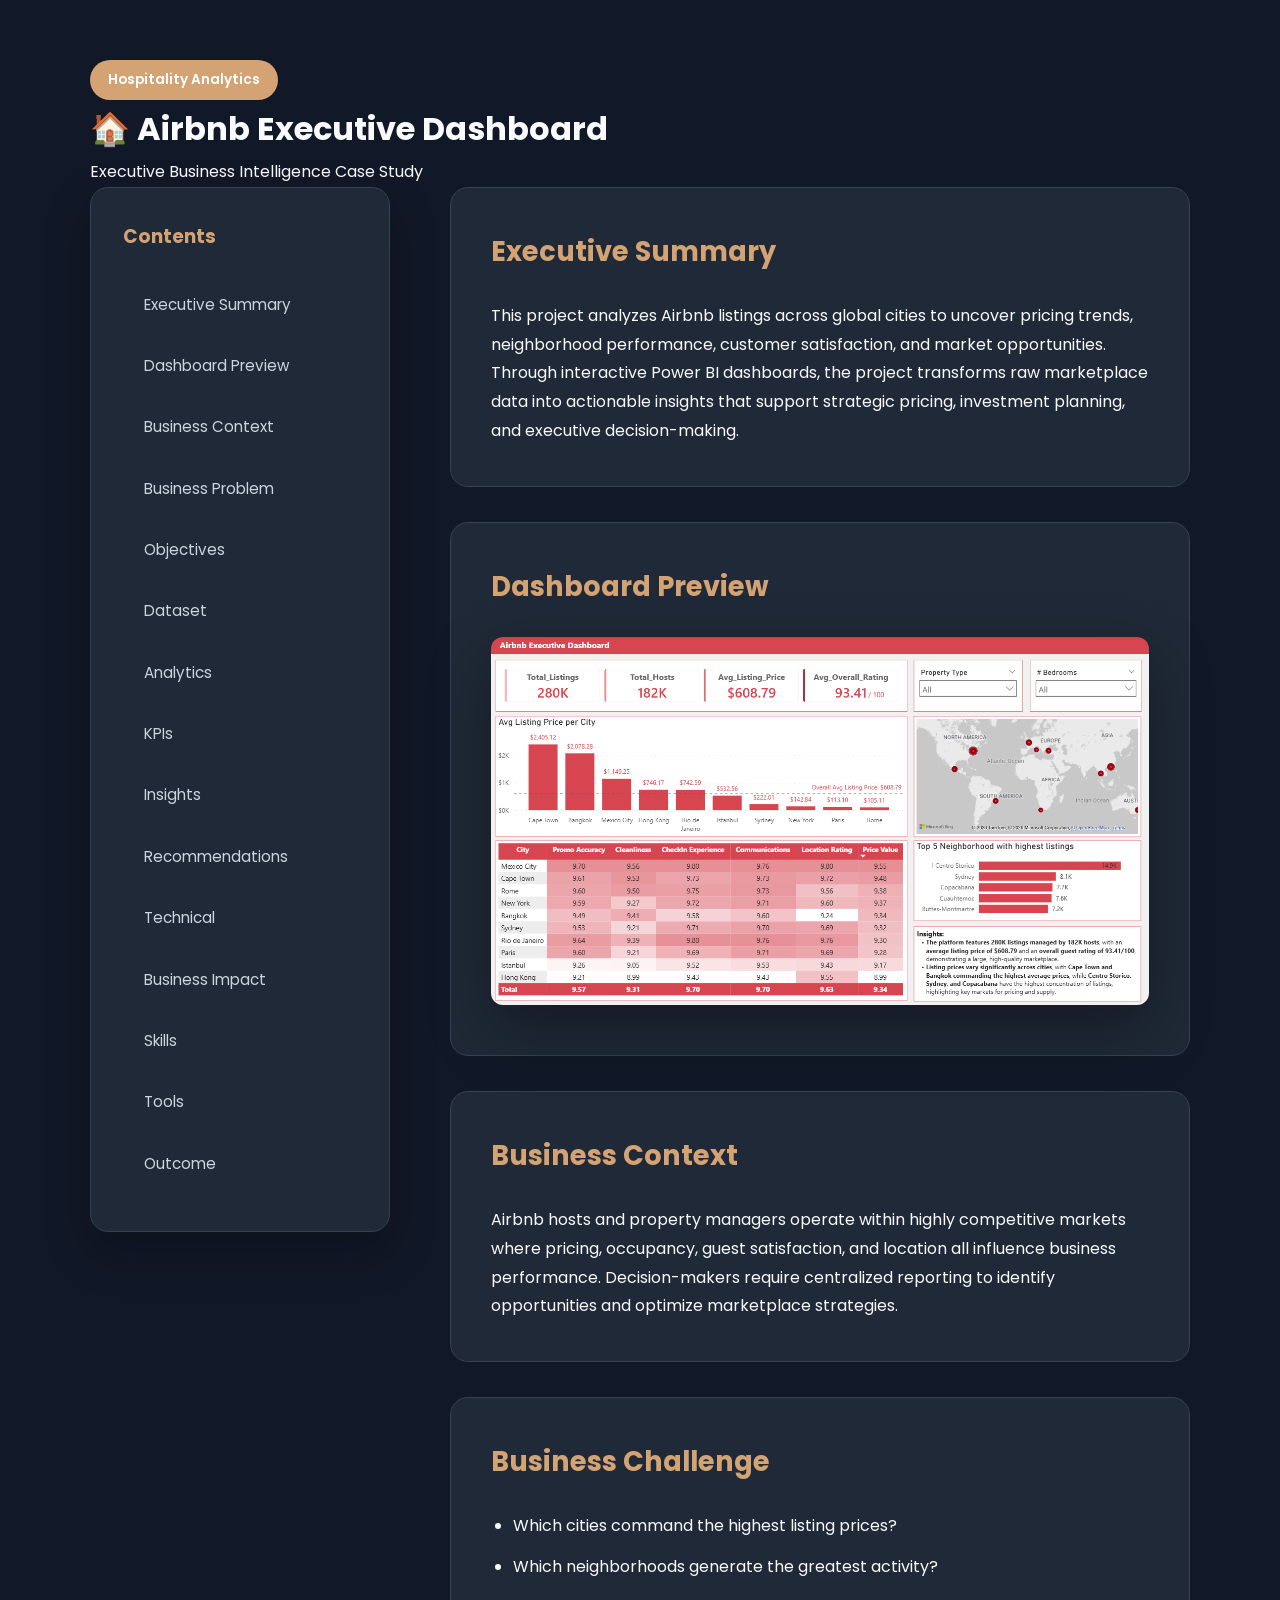
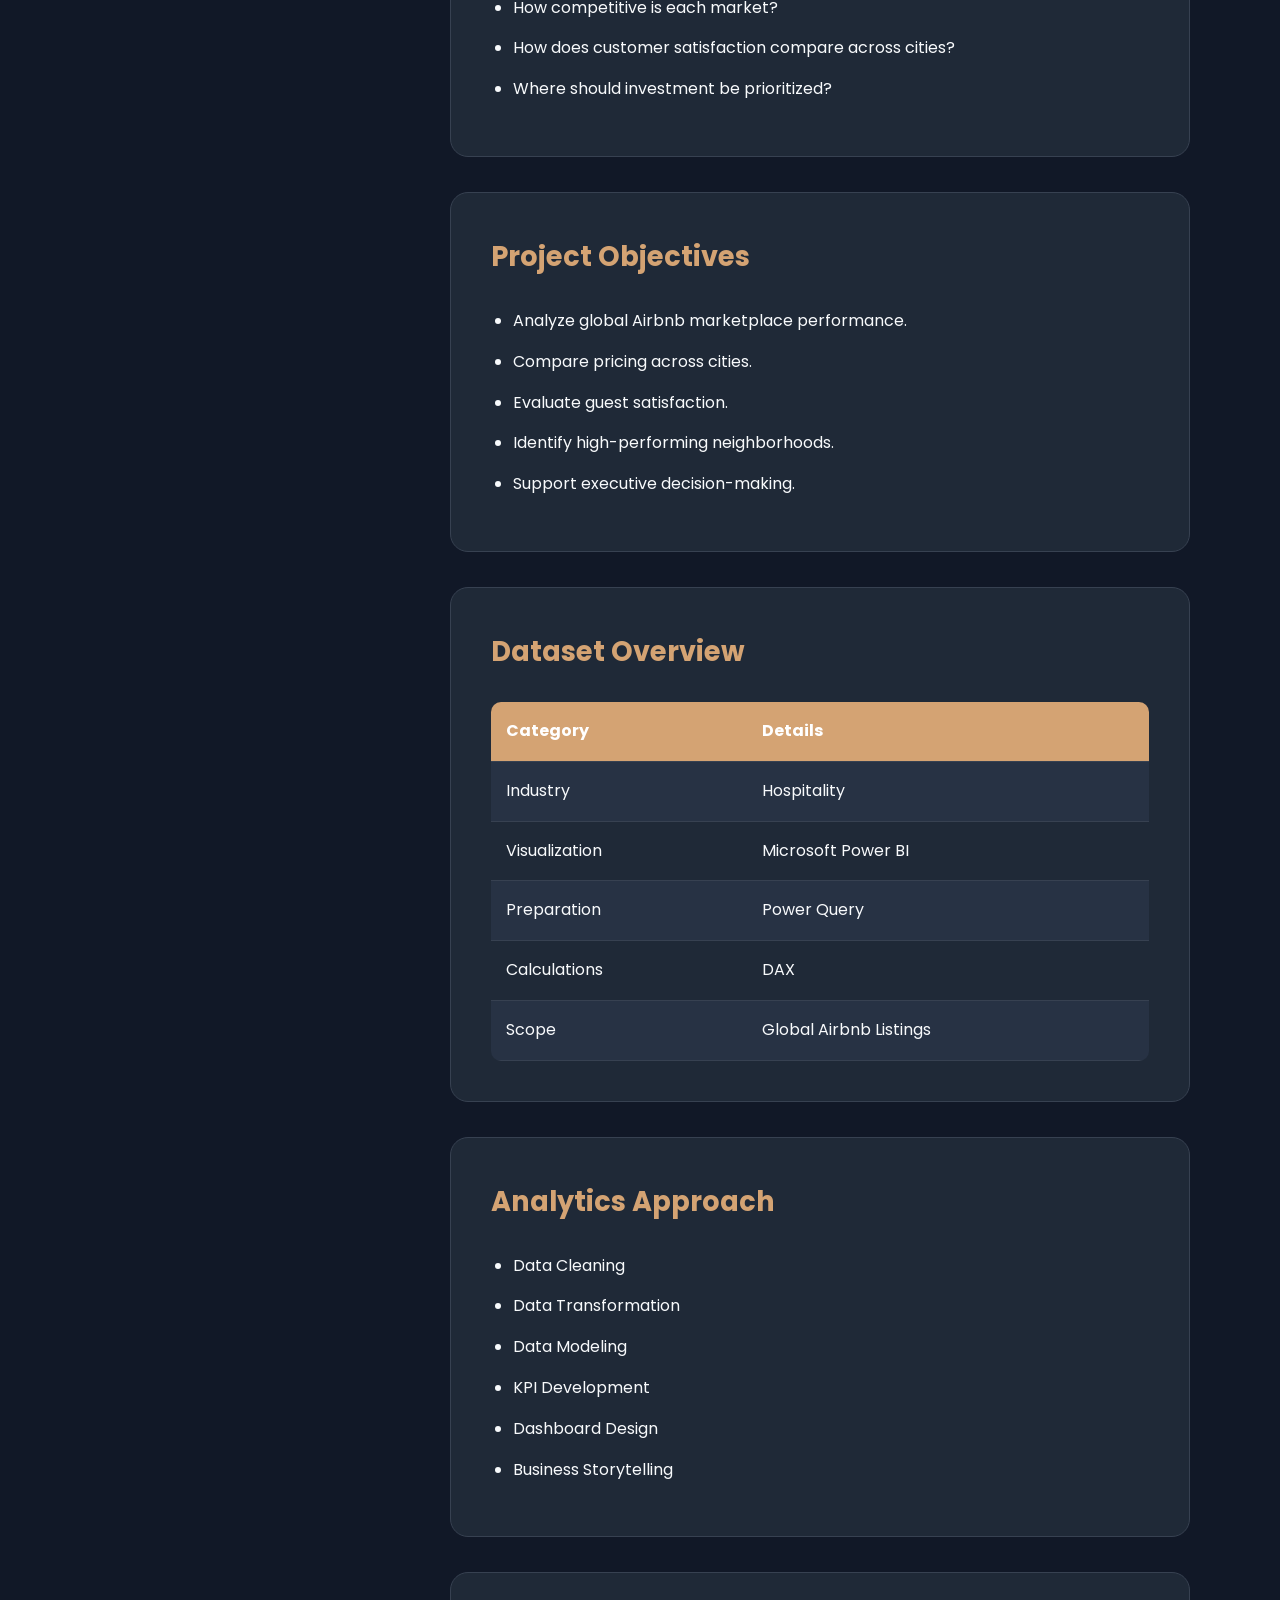
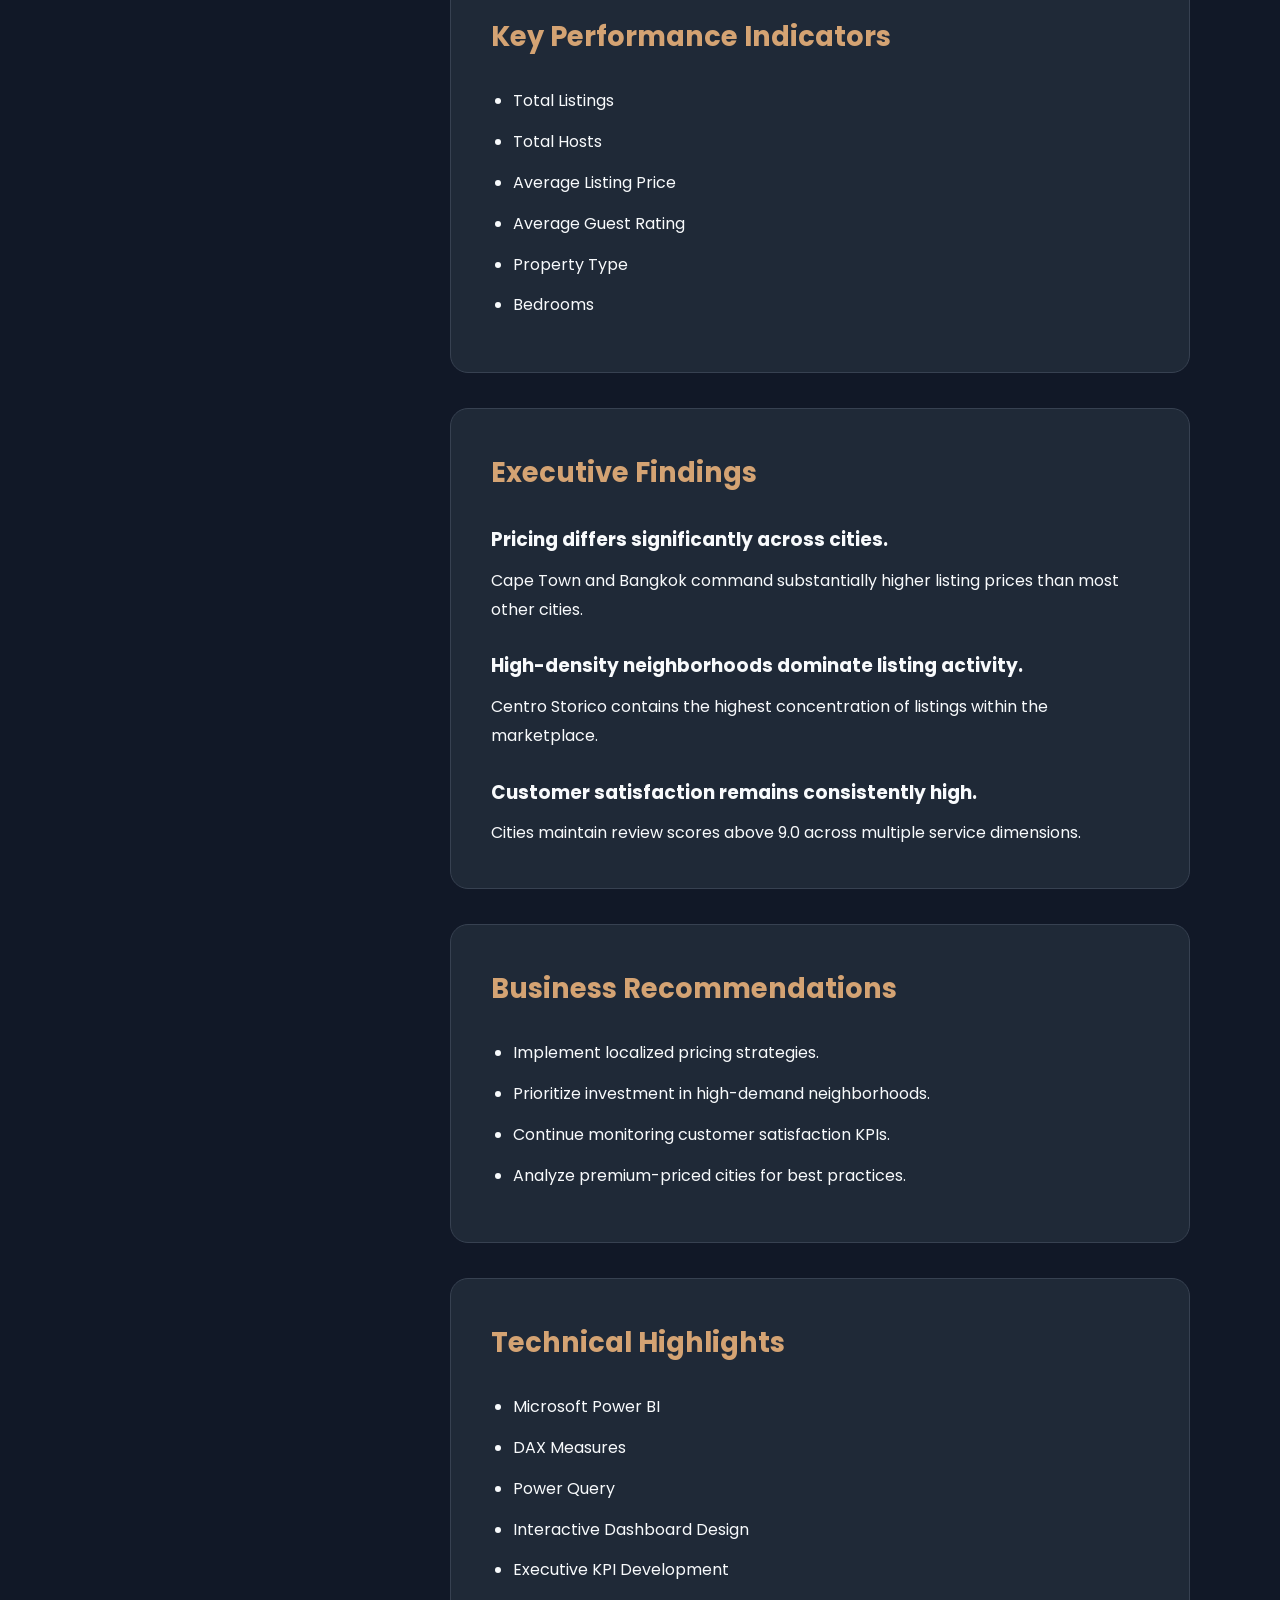
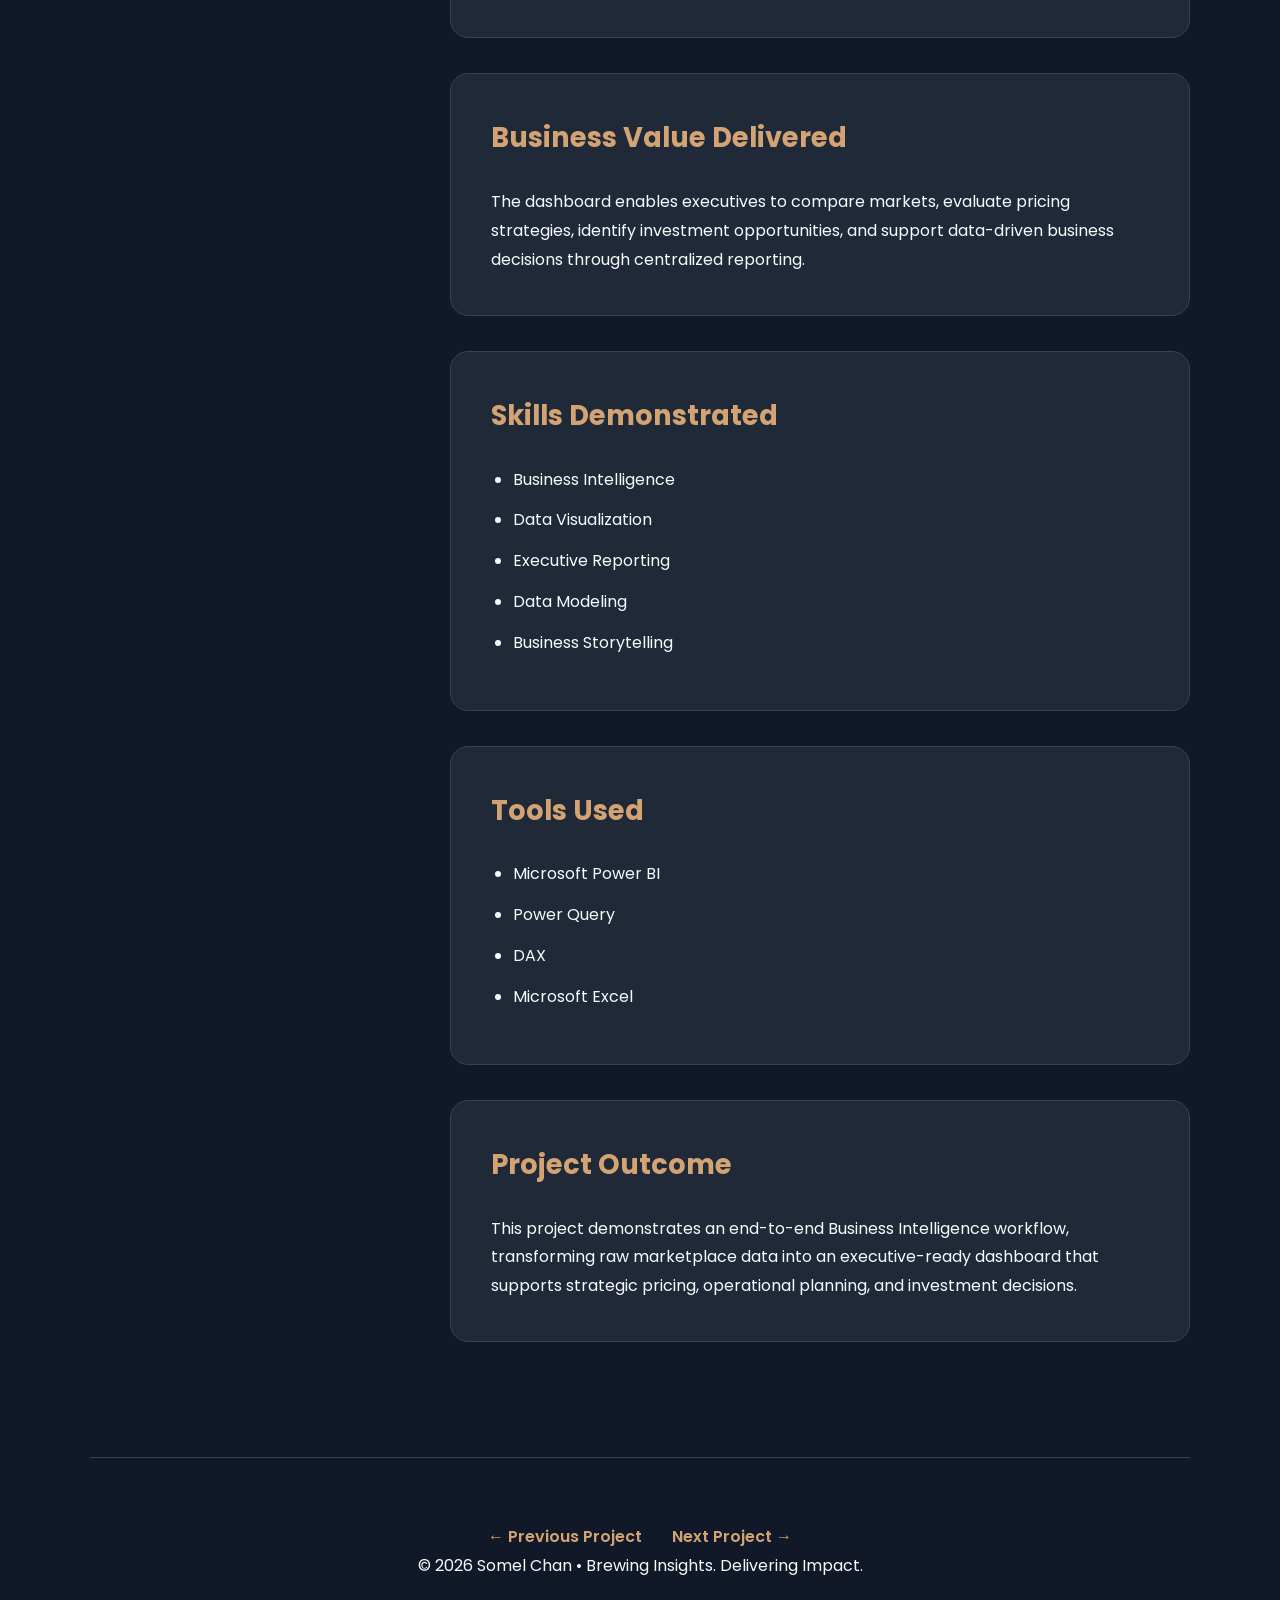
==== commit 76a753a3: "Update index.html" ====
--- a/case-studies/airbnb-executive-dashboard/index.html
+++ b/case-studies/airbnb-executive-dashboard/index.html
@@ -22,26 +22,6 @@
 <body>
 
 <div class="container">
-
-<header class="page-header">
-
-<a href="../../index.html" class="back-btn">
-← Back to Portfolio
-</a>
-
-<span class="industry">
-Hospitality Analytics
-</span>
-
-<h1>
-🏠 Airbnb Executive Dashboard
-</h1>
-
-<p>
-Executive Business Intelligence Case Study
-</p>
-
-</header>
 
     <span class="industry">
         Hospitality Analytics
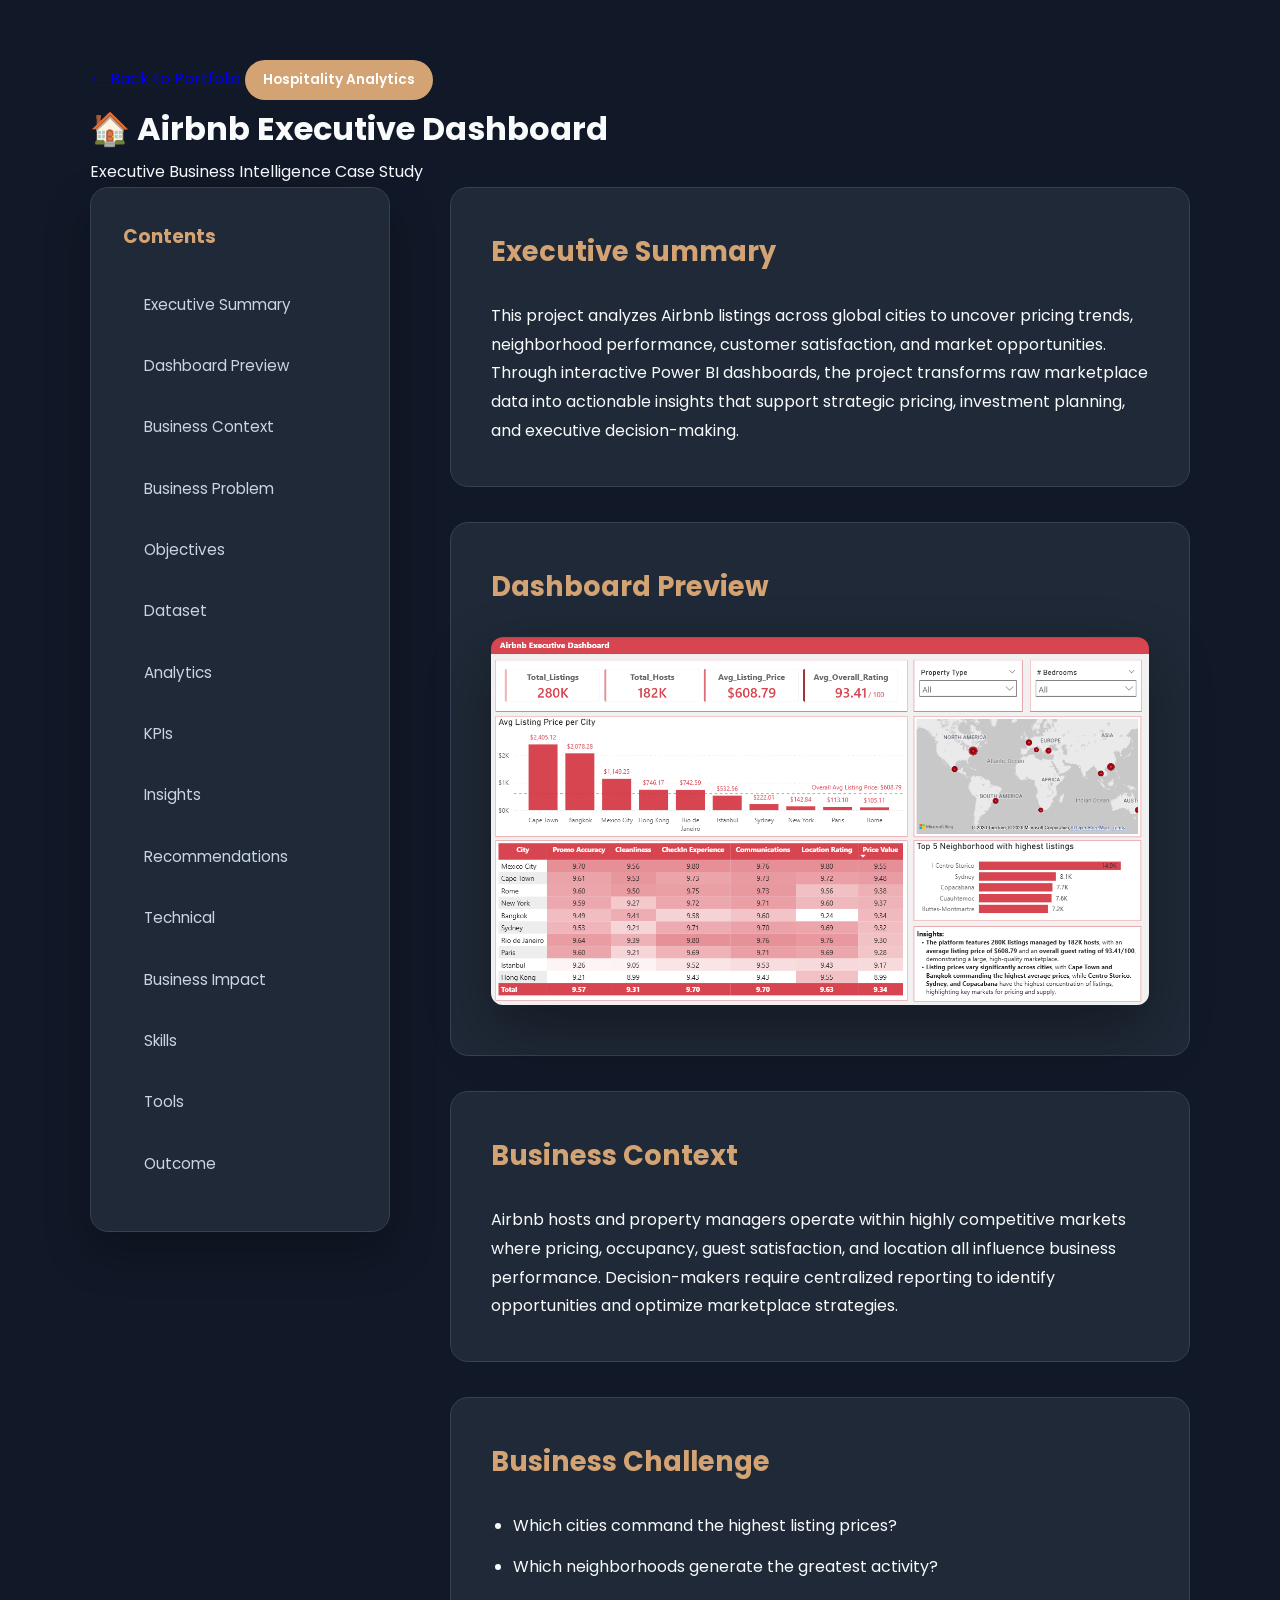
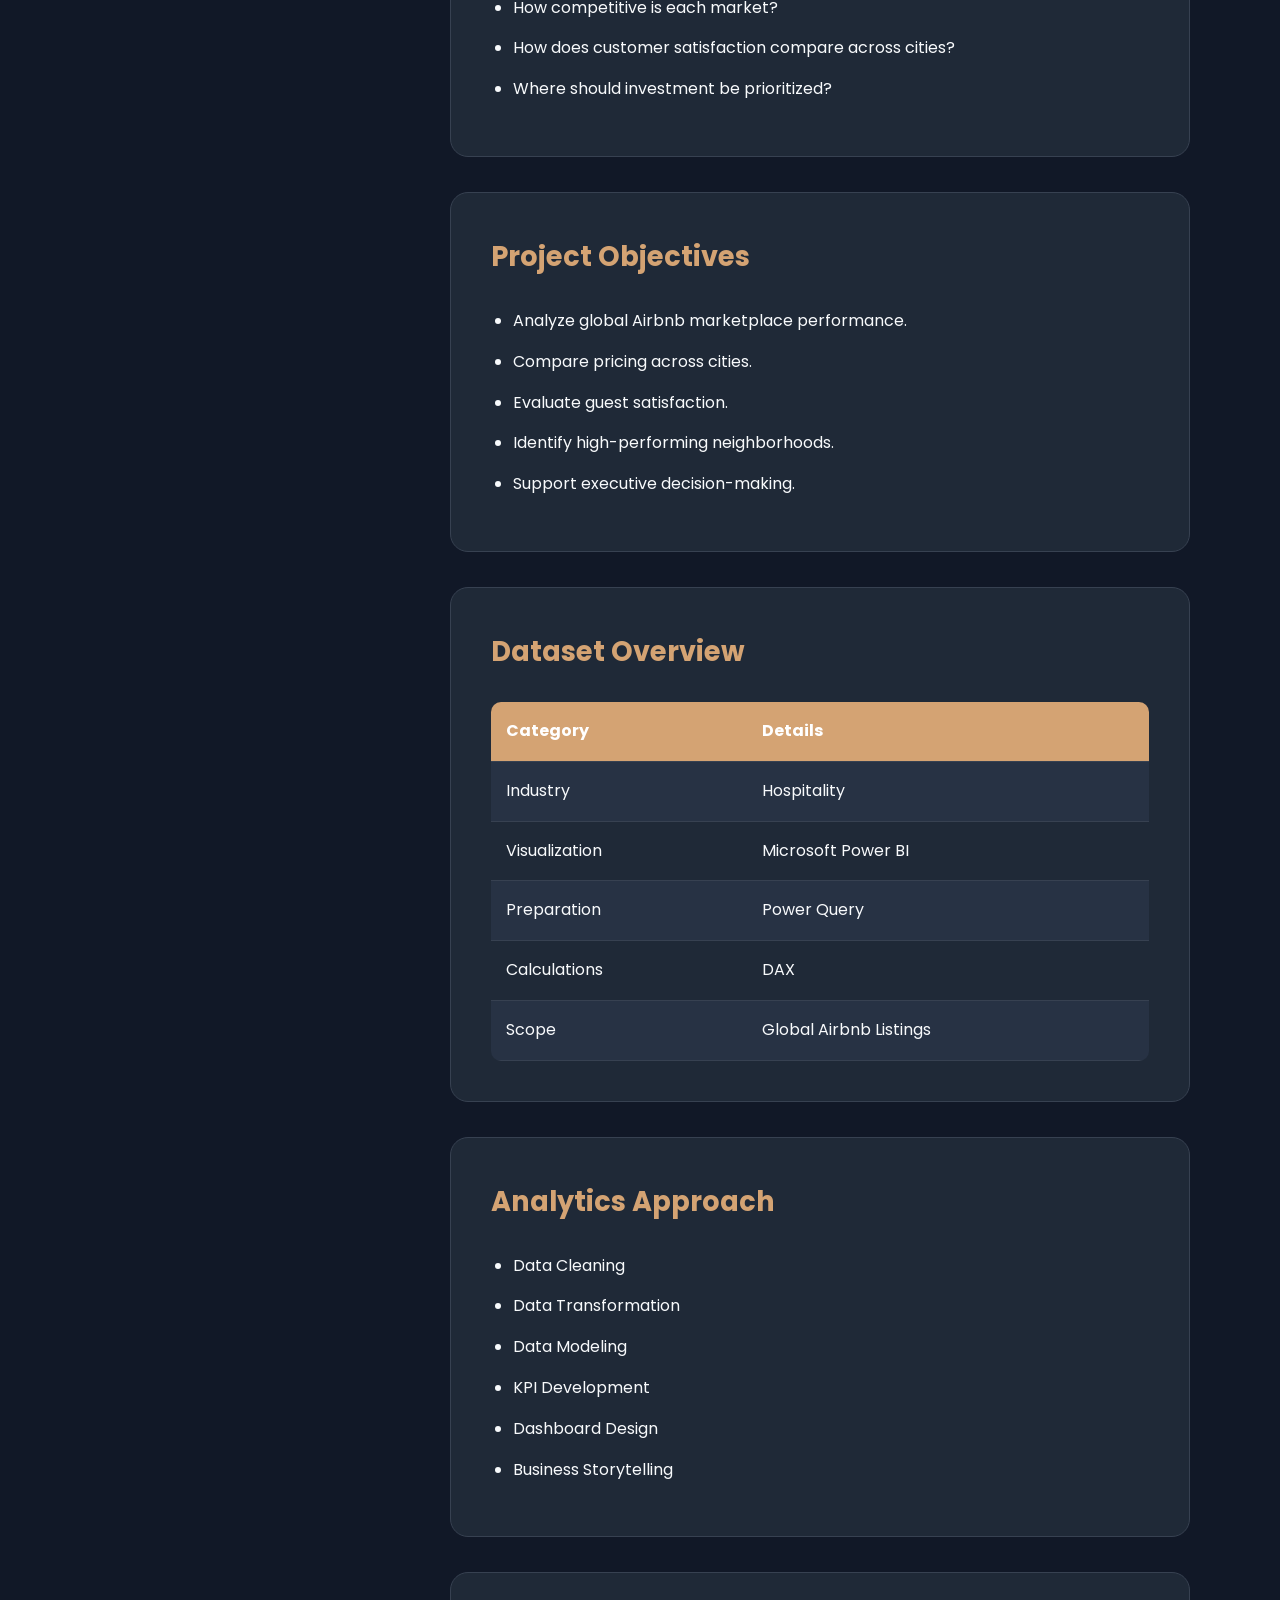
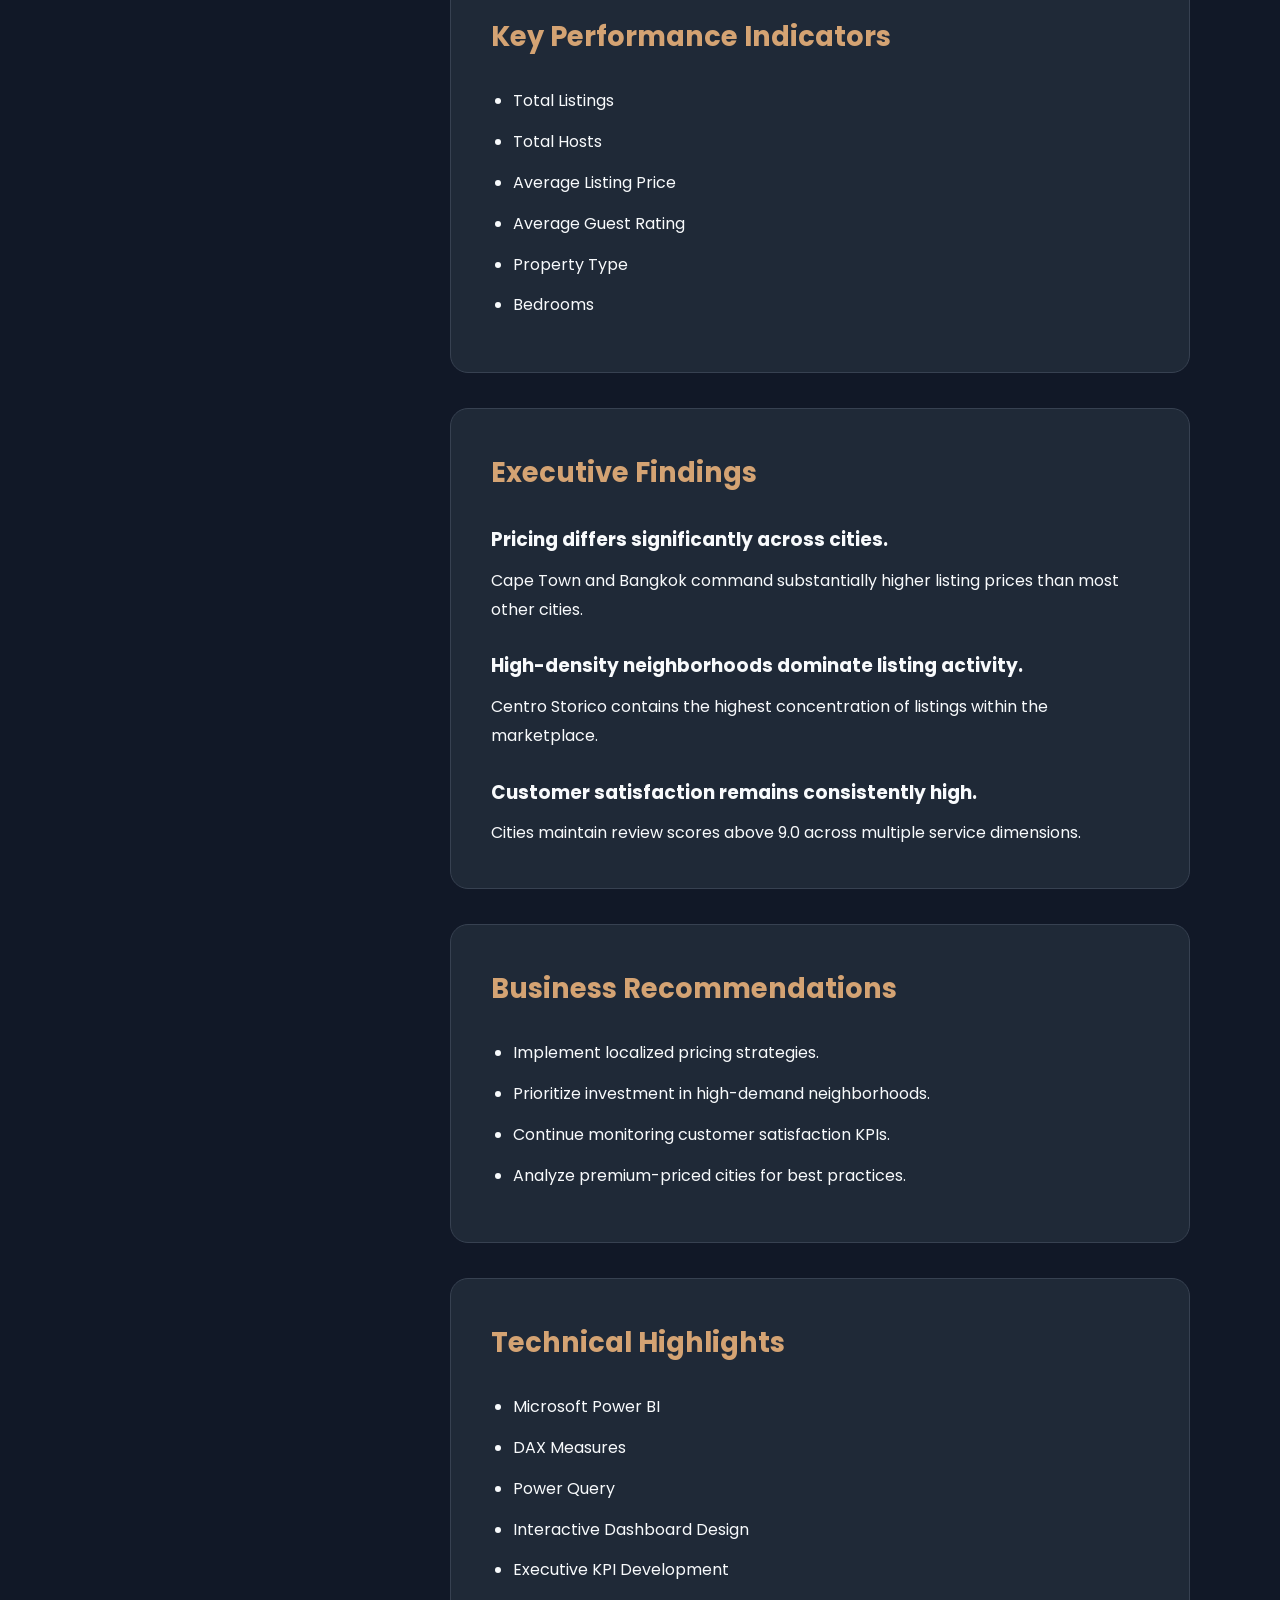
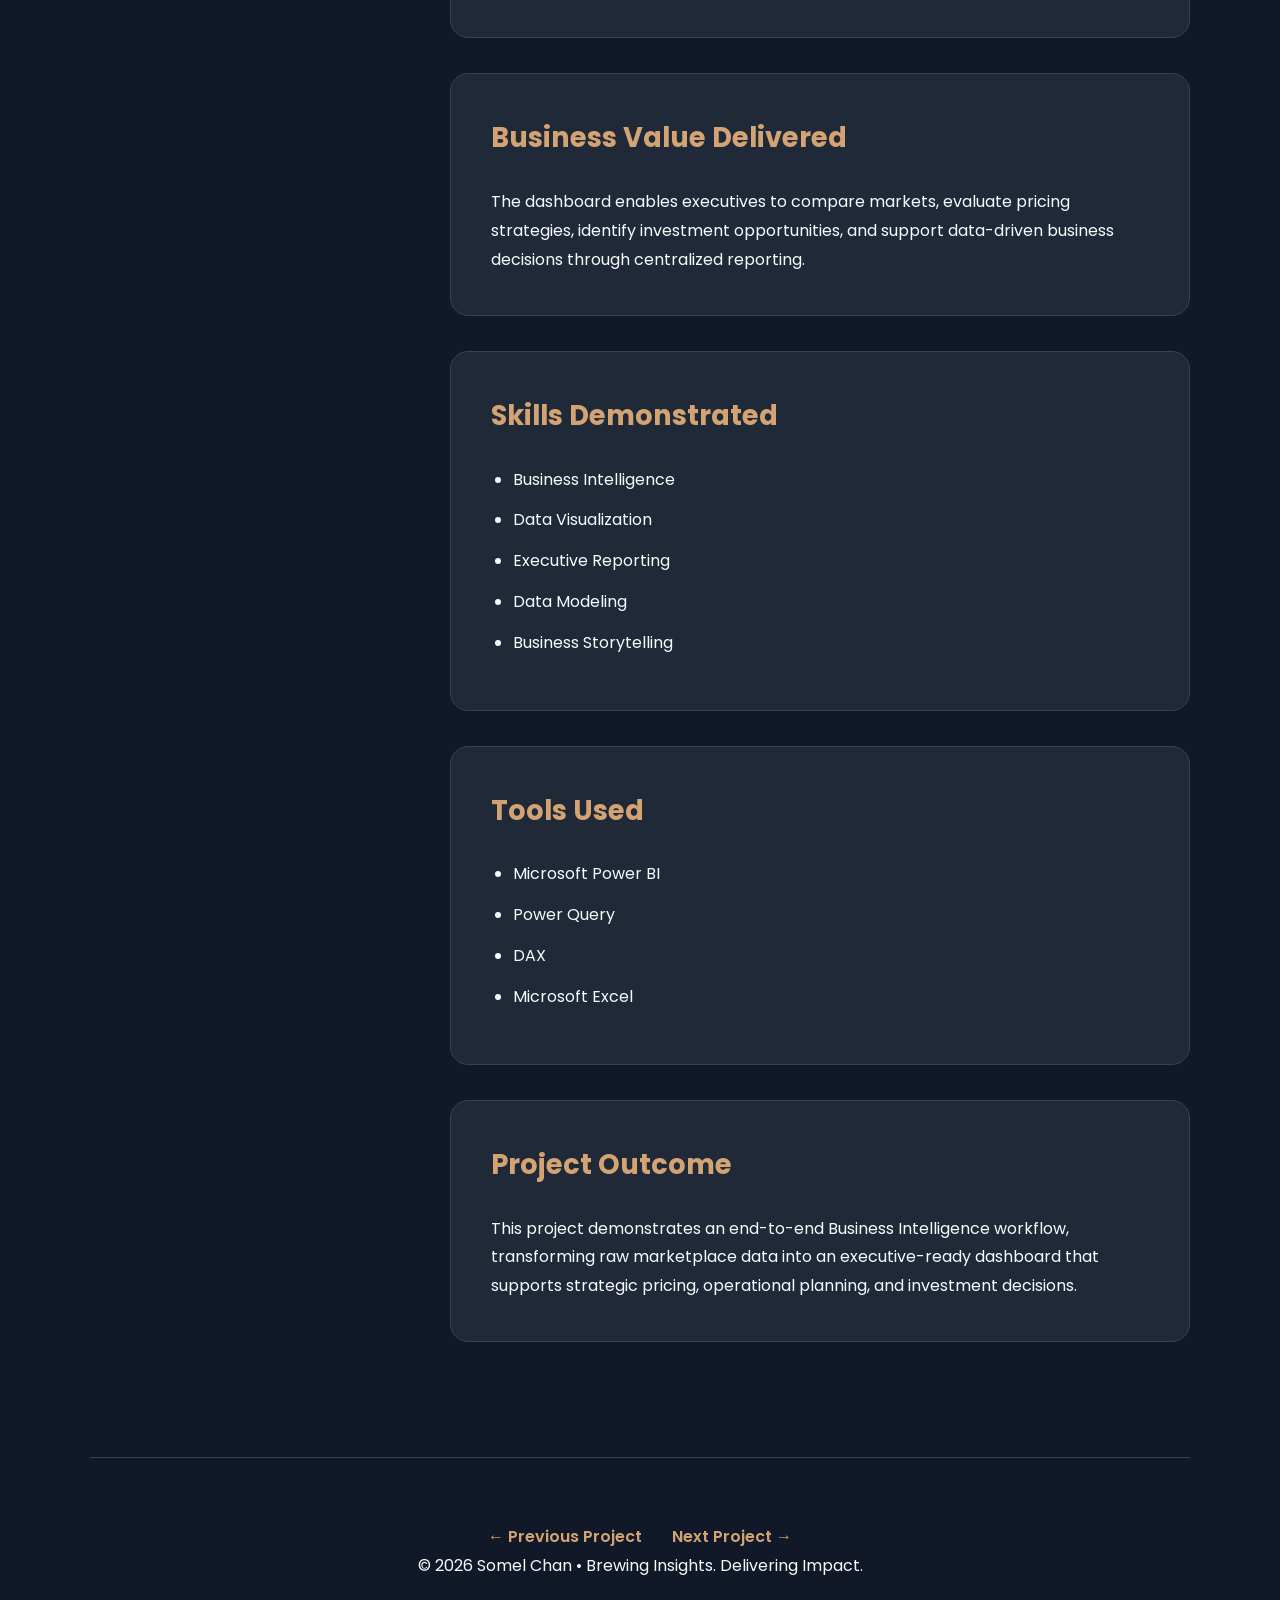
==== commit a88f7c8b: "Update index.html" ====
--- a/case-studies/airbnb-executive-dashboard/index.html
+++ b/case-studies/airbnb-executive-dashboard/index.html
@@ -22,7 +22,9 @@
 <body>
 
 <div class="container">
-
+<a href="../../index.html#projects" class="back-link">
+    ← Back to Portfolio
+</a>
     <span class="industry">
         Hospitality Analytics
     </span>
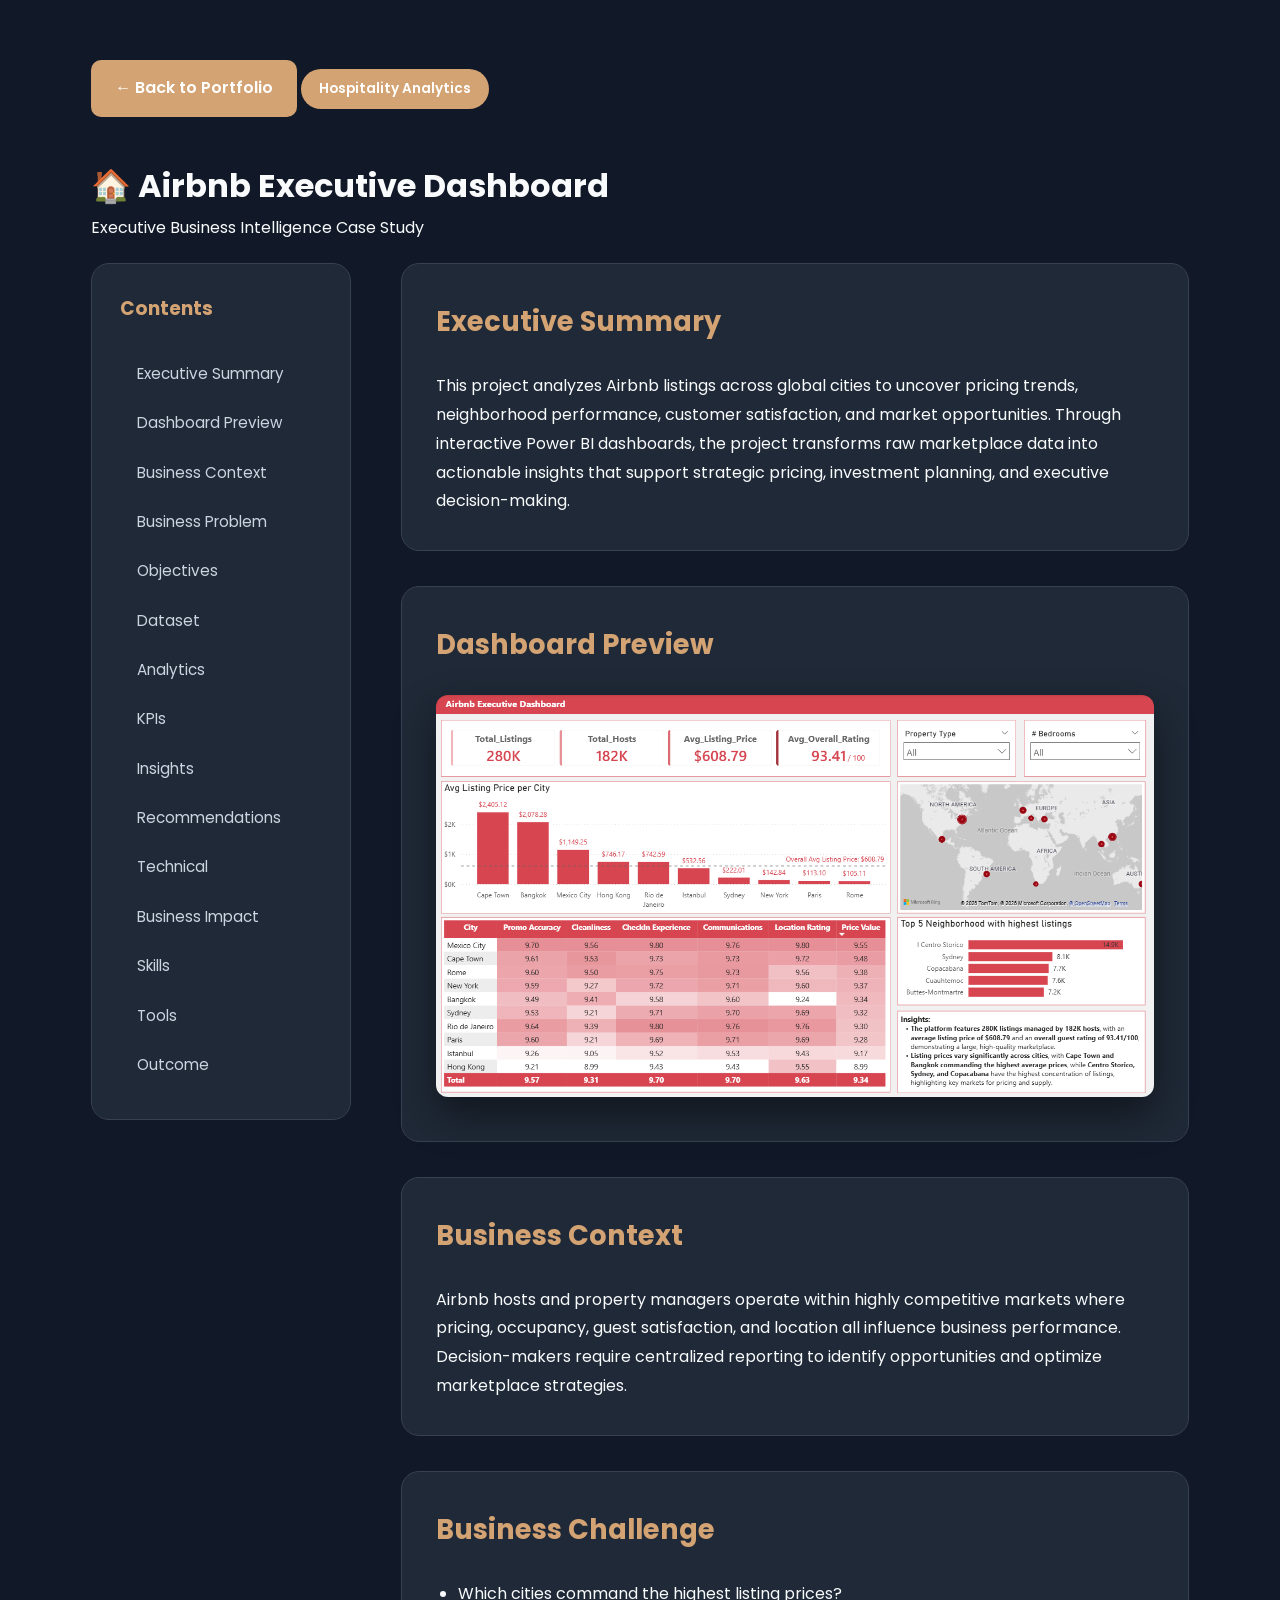
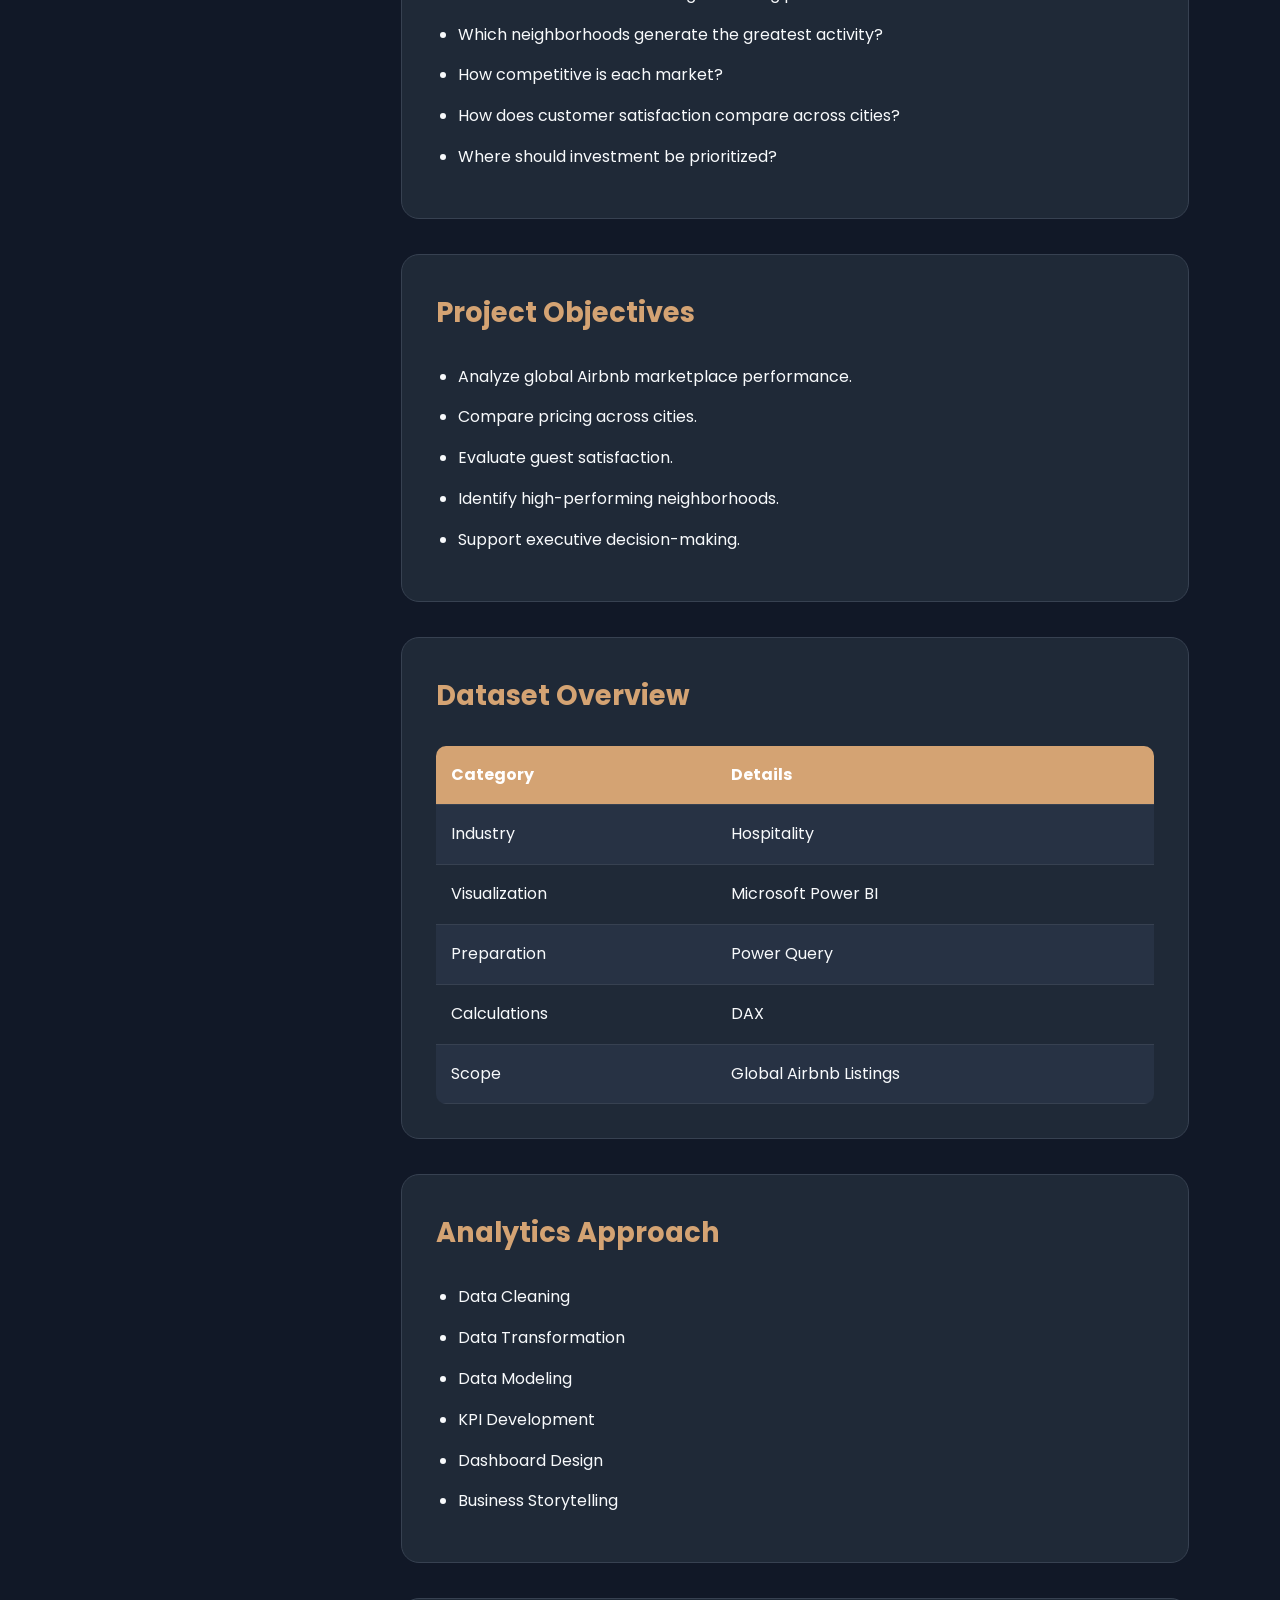
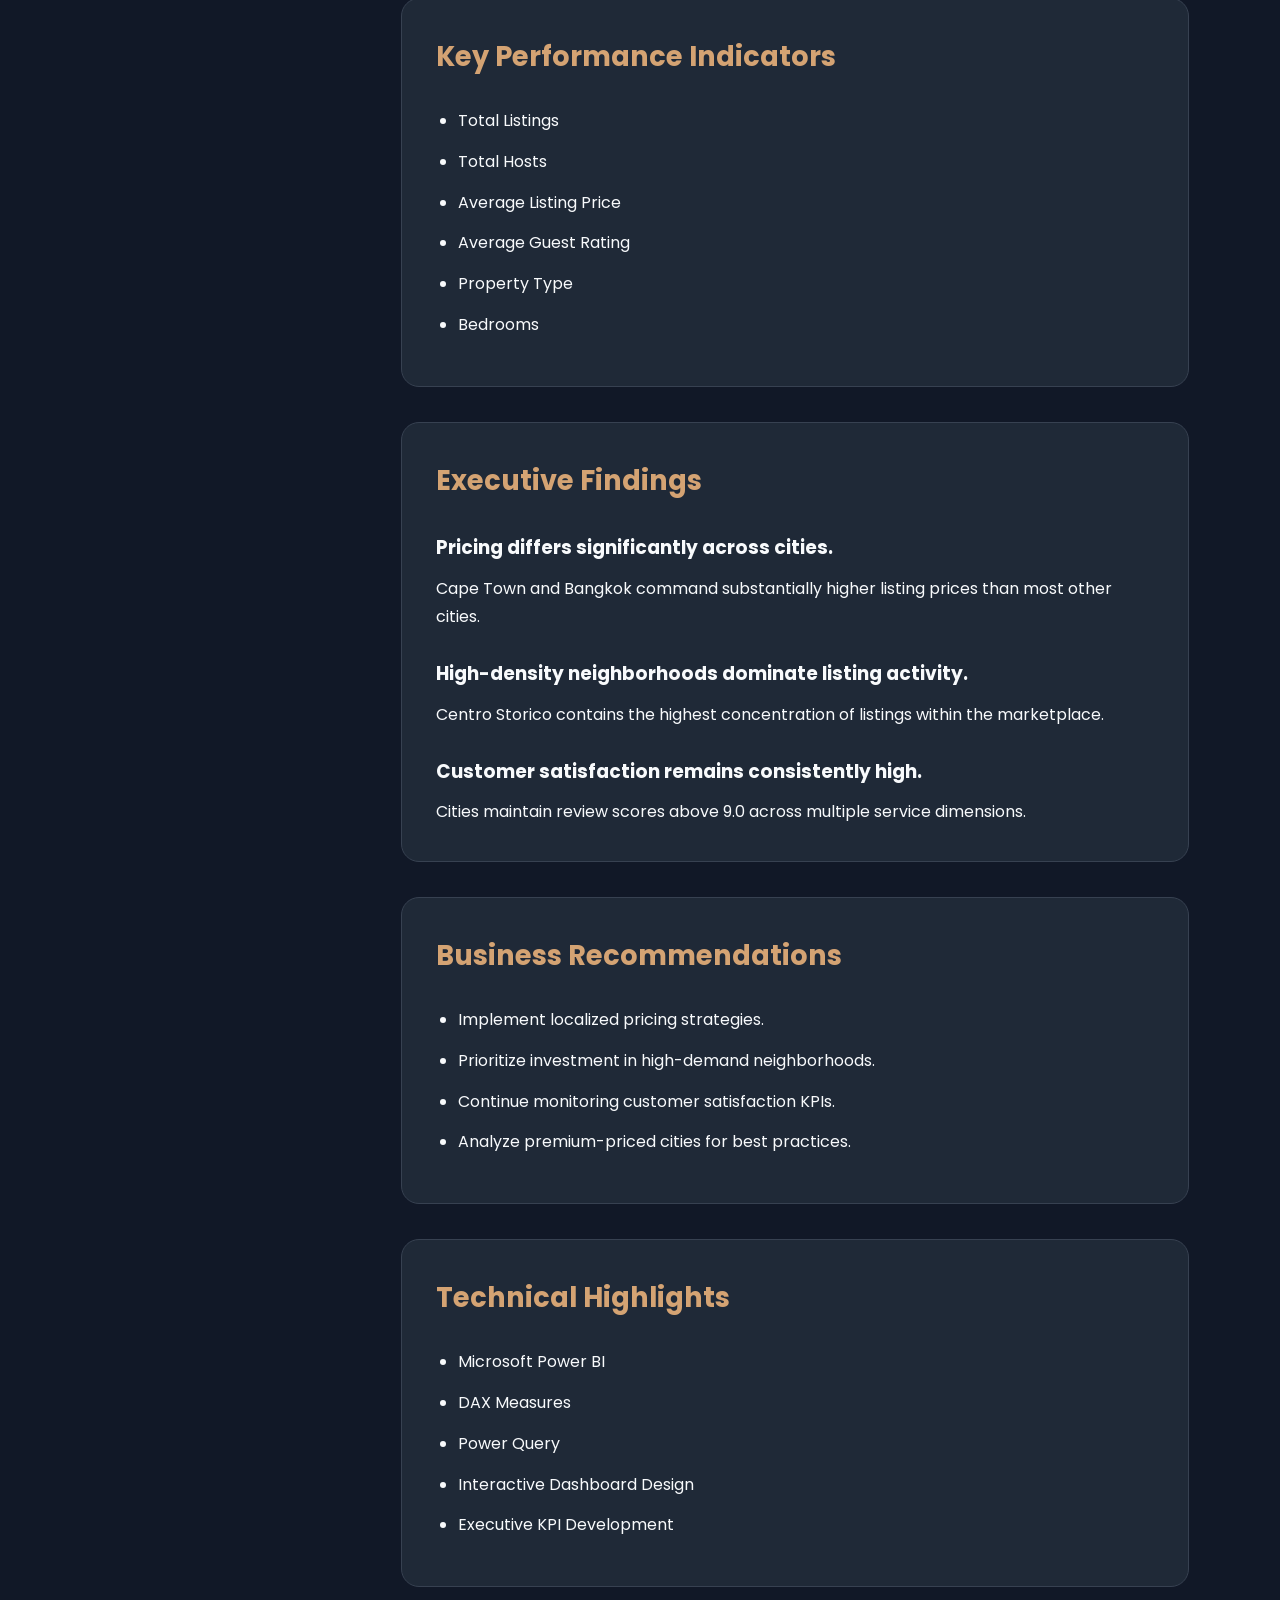
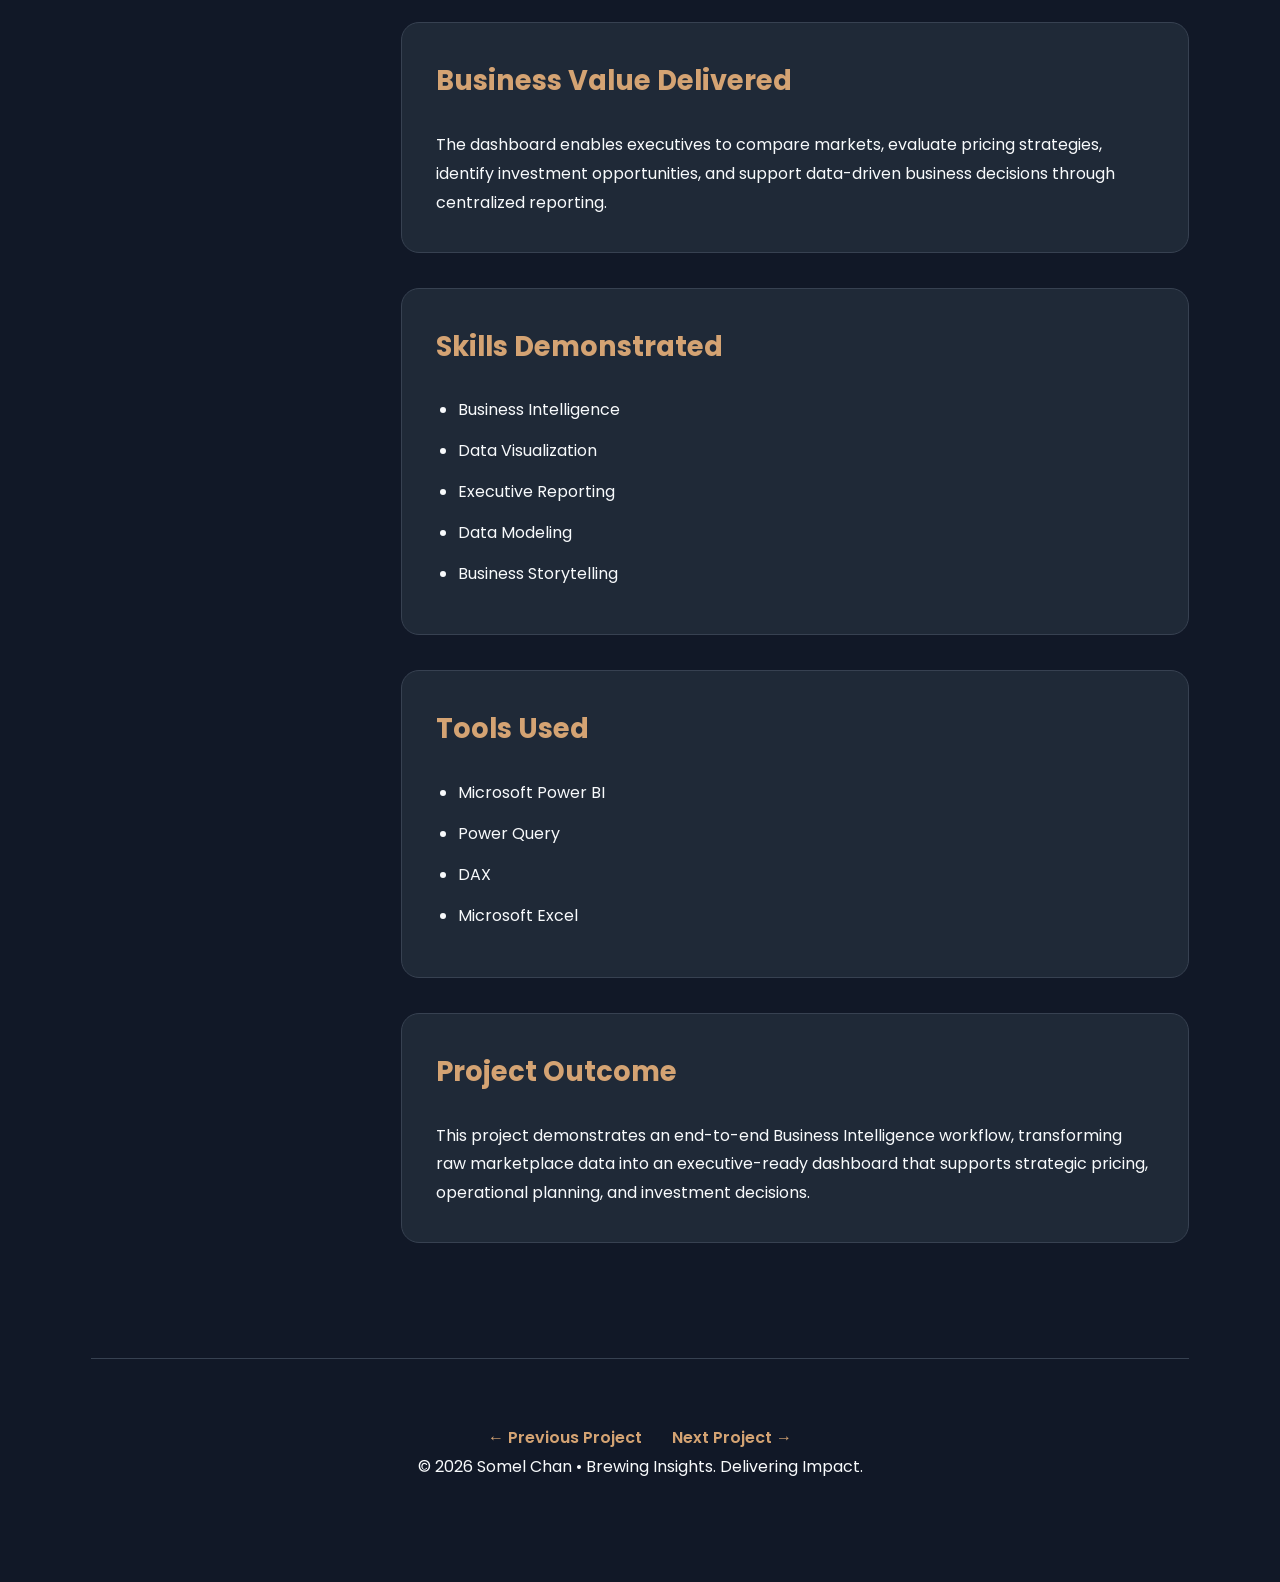
==== commit 5bcf0f68: "Update index.html" ====
--- a/case-studies/airbnb-executive-dashboard/index.html
+++ b/case-studies/airbnb-executive-dashboard/index.html
@@ -22,8 +22,8 @@
 <body>
 
 <div class="container">
-<a href="../../index.html#projects" class="back-link">
-    ← Back to Portfolio
+<a href="../../index.html#projects" class="back-btn">
+← Back to Portfolio
 </a>
     <span class="industry">
         Hospitality Analytics
--- a/case-studies/airbnb-executive-dashboard/style.css
+++ b/case-studies/airbnb-executive-dashboard/style.css
@@ -29,13 +29,9 @@
 =========================== */
 
 .container{
-
-    width:min(1100px,90%);
-
-    margin:auto;
-
-    padding:60px 0 100px;
-
+    width:min(1280px,92%);
+    margin:0 auto;
+    padding:60px 40px 100px;
 }
 
 /* ===========================
@@ -50,7 +46,7 @@
 
     gap:18px;
 
-    margin-bottom:50px;
+    margin-bottom:36px;
 
     padding-bottom:35px;
 
@@ -139,7 +135,7 @@
 
     border-radius:18px;
 
-    padding:40px;
+    padding:34px;
 
     margin-bottom:35px;
 
@@ -173,7 +169,7 @@
 
     border-radius:12px;
 
-    box-shadow:0 25px 60px rgba(0,0,0,.35);
+   box-shadow:0 18px 40px rgba(0,0,0,.45);
 
 }
 
@@ -299,11 +295,13 @@
 
 display:grid;
 
-grid-template-columns:300px minmax(0,1fr);
-
-gap:60px;
+grid-template-columns:260px minmax(0,1fr);
+
+gap:50px;
 
 align-items:start;
+
+margin-top:20px;
 
 }
 
@@ -315,7 +313,7 @@
 
 position:sticky;
 
-top:40px;
+top:30px;
 
 align-self:start;
 
@@ -325,9 +323,7 @@
 
 border-radius:18px;
 
-padding:32px;
-
-box-shadow:0 20px 45px rgba(0,0,0,.25);
+padding:28px;
 
 height:fit-content;
 
@@ -345,9 +341,8 @@
 
 display:block;
 
-padding:12px 18px;
-
-margin-bottom:10px;
+padding:9px 14px;
+margin-bottom:4px;
 
 text-decoration:none;
 
@@ -381,7 +376,9 @@
 
 .case-content{
 
-    min-width:0;
+min-width:0;
+
+max-width:900px;
 
 }
 
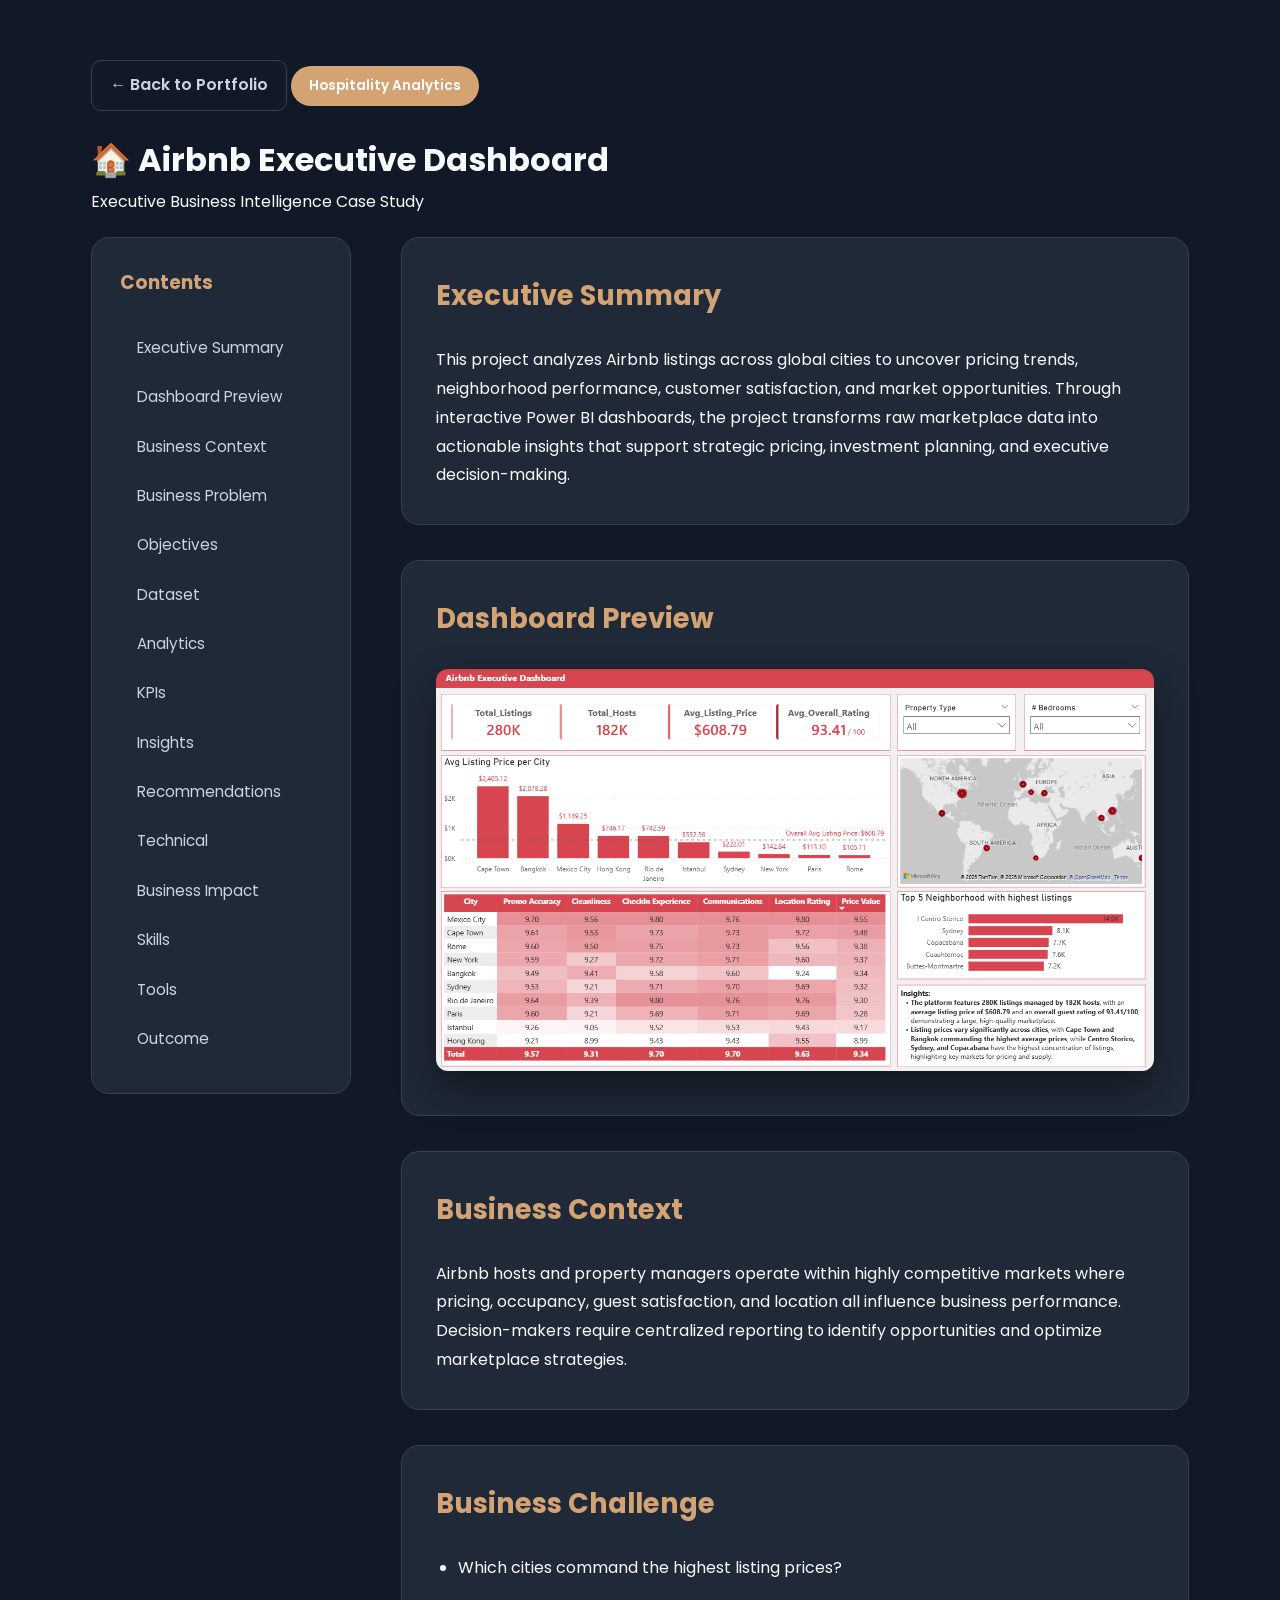
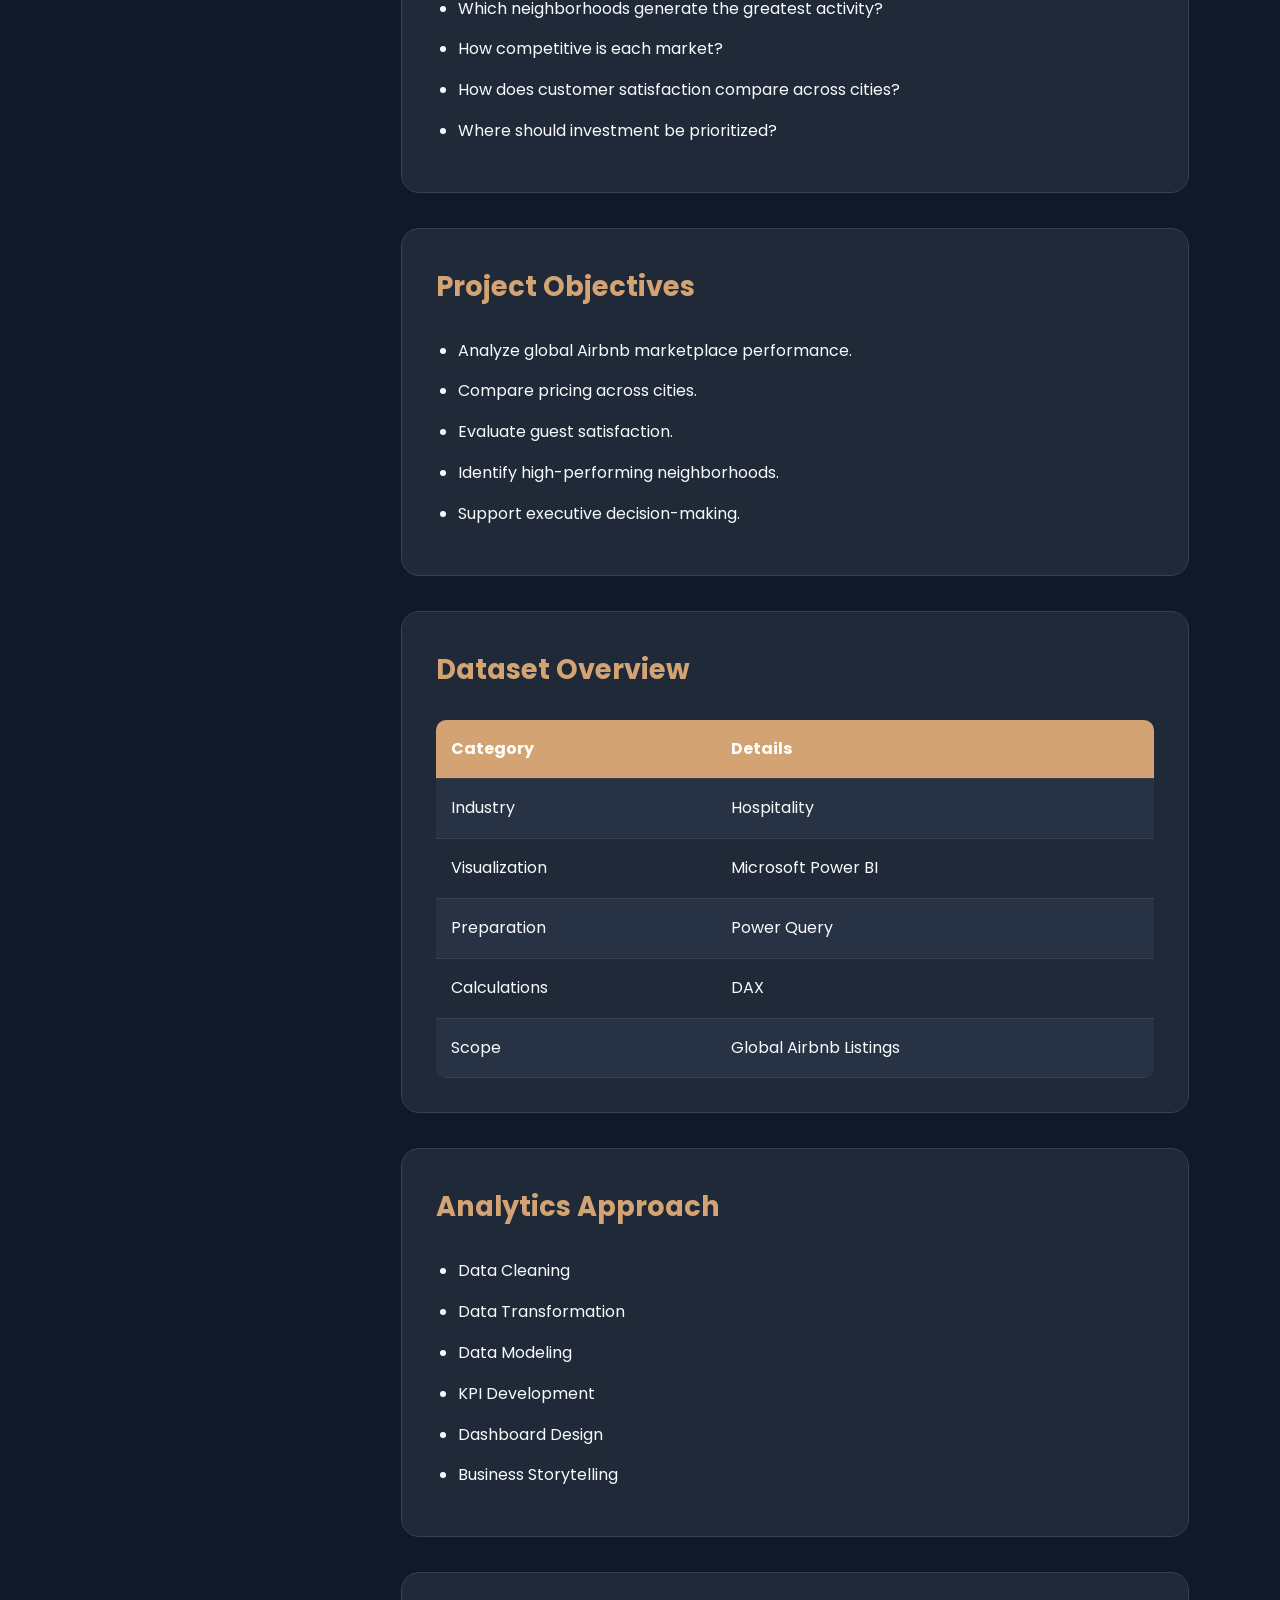
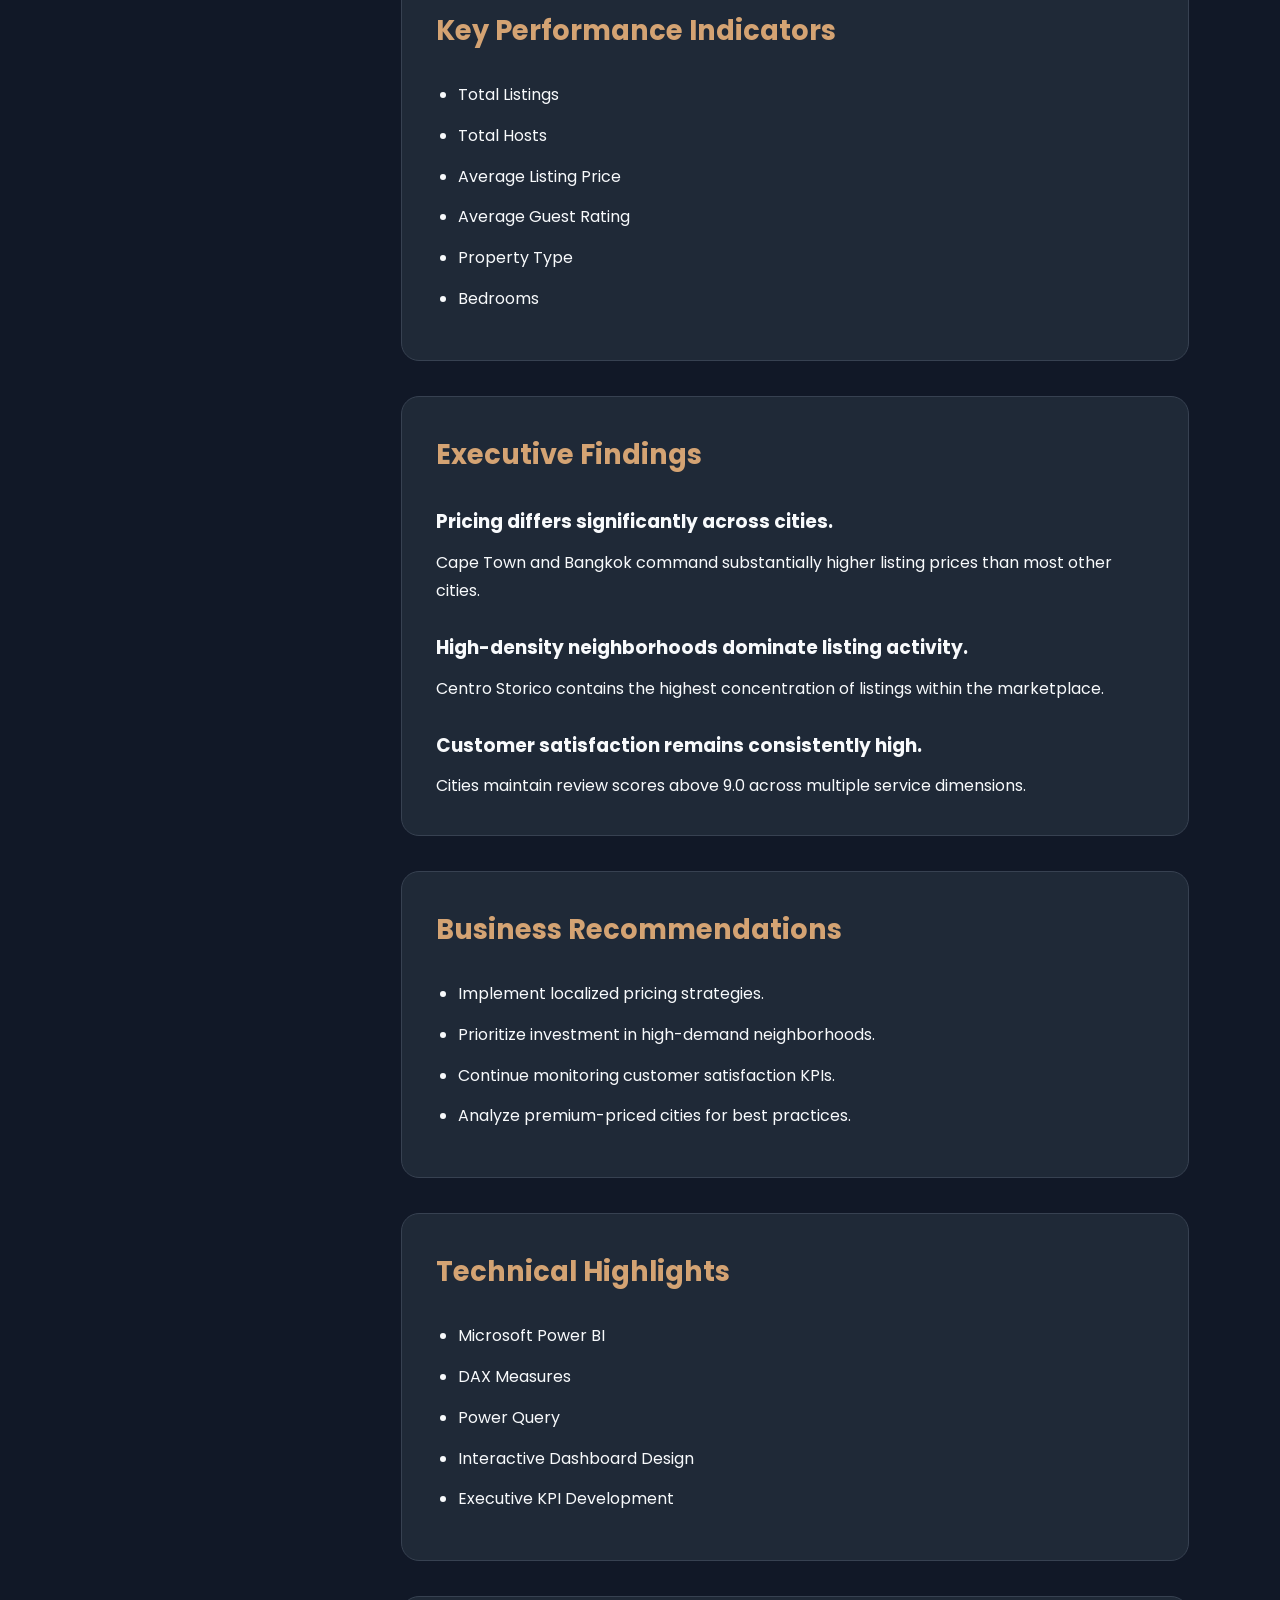
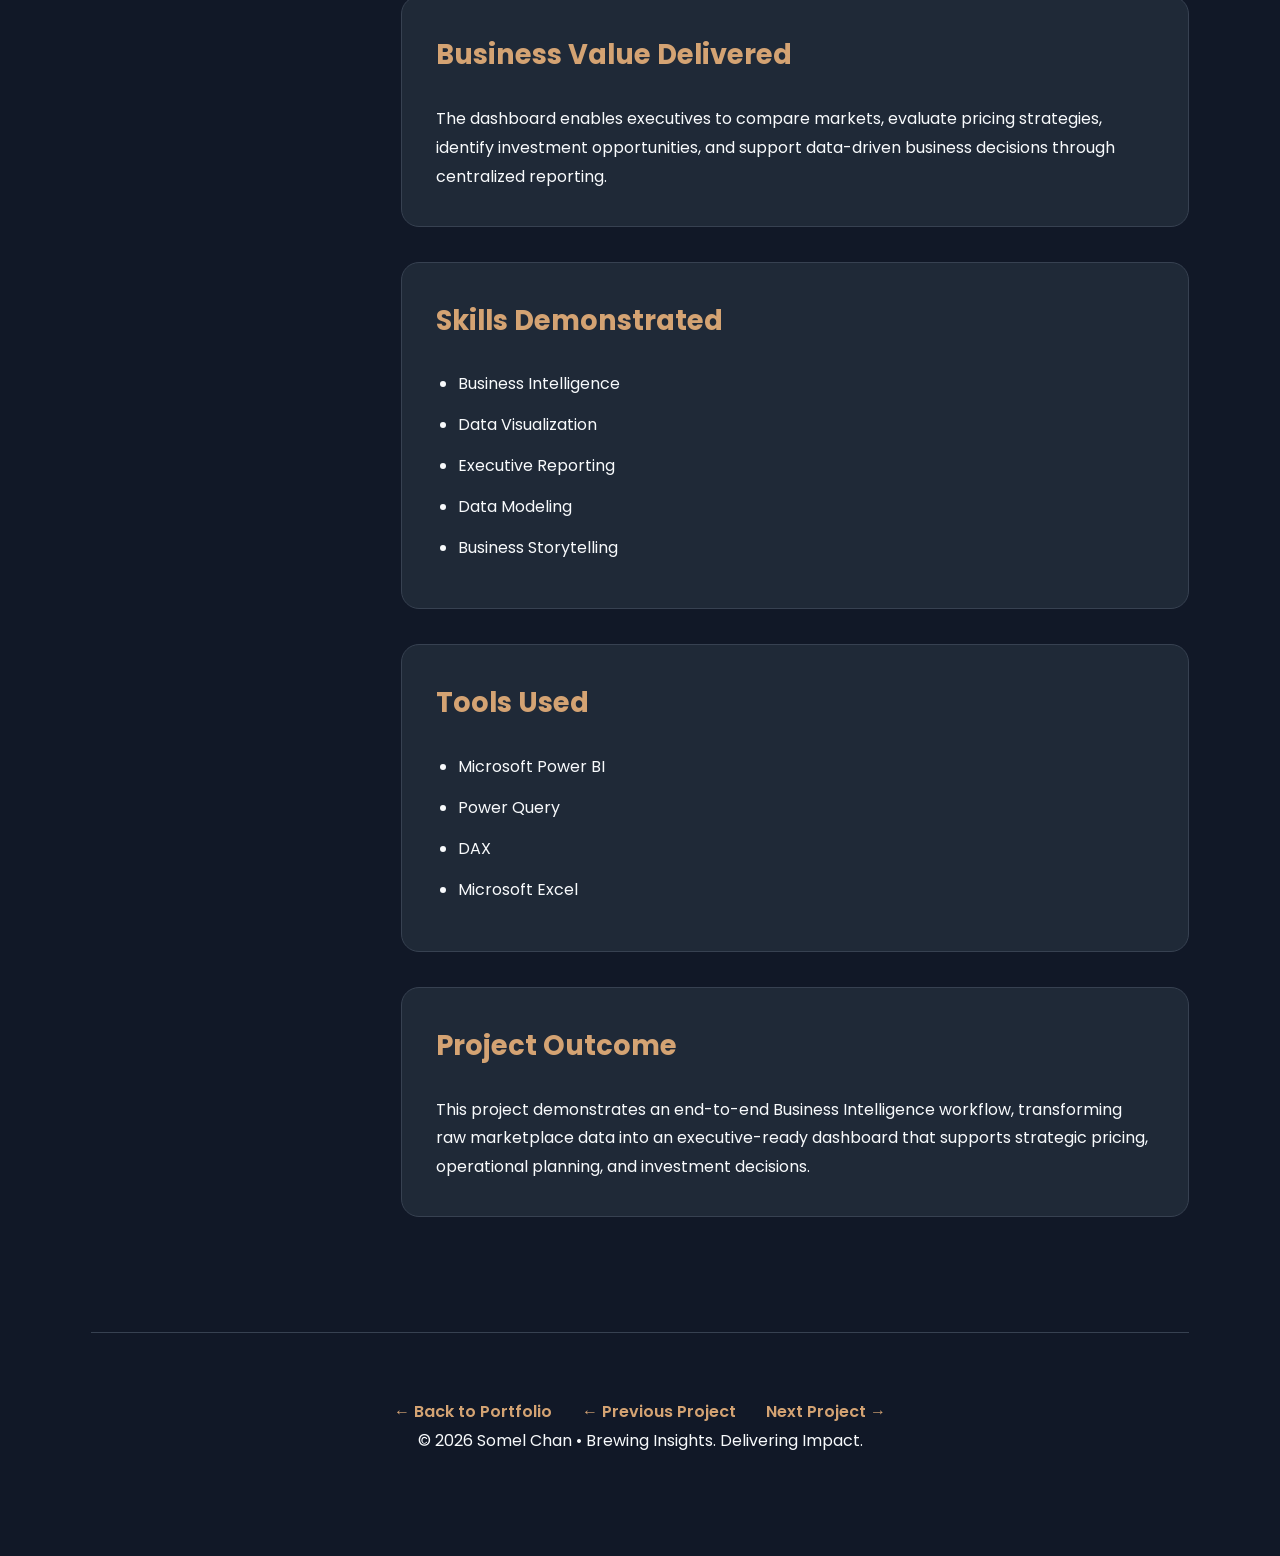
==== commit e35f39e9: "Update index.html" ====
--- a/case-studies/airbnb-executive-dashboard/index.html
+++ b/case-studies/airbnb-executive-dashboard/index.html
@@ -390,20 +390,22 @@
 
 <div class="project-navigation">
 
+<a href="../../index.html#projects">
+    ← Back to Portfolio
+</a>
+
 <a href="../financial-report/index.html">
-← Previous Project
+    ← Previous Project
 </a>
 
 <a href="../bank-churn-analysis/index.html">
-Next Project →
+    Next Project →
 </a>
 
 </div>
 
 <p>
-
-© 2026 Somel Chan • Brewing Insights. Delivering Impact.
-
+    © 2026 Somel Chan • Brewing Insights. Delivering Impact.
 </p>
 
 </footer>
--- a/case-studies/airbnb-executive-dashboard/style.css
+++ b/case-studies/airbnb-executive-dashboard/style.css
@@ -93,168 +93,176 @@
 
 .back-btn{
 
-    display:inline-flex;
-
-    align-items:center;
-
-    gap:8px;
-
-    margin-bottom:40px;
-
-    text-decoration:none;
+display:inline-flex;
+
+align-items:center;
+
+gap:10px;
+
+padding:10px 18px;
+
+margin-bottom:20px;
+
+background:transparent;
+
+border:1px solid #374151;
+
+border-radius:10px;
+
+color:#cbd5e1;
+
+text-decoration:none;
+
+font-weight:600;
+
+transition:.25s;
+
+}
+
+.back-btn:hover{
+
+background:#d4a373;
+
+border-color:#d4a373;
+
+color:white;
+
+transform:translateY(-2px);
+
+}
+
+/* ===========================
+   Sections
+=========================== */
+
+section{
+
+    background:#1f2937;
+
+    border:1px solid #374151;
+
+    border-radius:18px;
+
+    padding:34px;
+
+    margin-bottom:35px;
+
+}
+
+section h2{
+
+    color:#d4a373;
+
+    margin-bottom:25px;
+
+    font-size:1.7rem;
+
+}
+
+section h3{
+
+    margin-top:25px;
+
+    margin-bottom:10px;
+
+}
+
+/* ===========================
+   Dashboard
+=========================== */
+
+section img{
+
+    width:100%;
+
+    border-radius:12px;
+
+   box-shadow:0 18px 40px rgba(0,0,0,.45);
+
+}
+
+/* ===========================
+   Lists
+=========================== */
+
+ul{
+
+    padding-left:22px;
+
+}
+
+li{
+
+    margin-bottom:12px;
+
+}
+
+/* ===========================
+   Table
+=========================== */
+
+table{
+
+    width:100%;
+
+    border-collapse:collapse;
+
+    overflow:hidden;
+
+    border-radius:10px;
+
+}
+
+th{
+
+    background:#d4a373;
 
     color:white;
 
-    background:#d4a373;
-
-    padding:14px 24px;
-
-    border-radius:10px;
-
-    font-weight:600;
+}
+
+td,th{
+
+    padding:15px;
+
+    border-bottom:1px solid #374151;
+
+    text-align:left;
+
+}
+
+tr:nth-child(even){
+
+    background:#273244;
+
+}
+
+/* ===========================
+   Footer
+=========================== */
+
+footer{
+
+    margin-top:80px;
+
+    padding-top:40px;
+
+    border-top:1px solid #374151;
+
+    text-align:center;
+
+}
+
+/* ===========================
+   Hover Animation
+=========================== */
+
+section{
 
     transition:.3s;
 
 }
 
-.back-btn:hover{
-
-    transform:translateY(-3px);
-
-}
-
-/* ===========================
-   Sections
-=========================== */
-
-section{
-
-    background:#1f2937;
-
-    border:1px solid #374151;
-
-    border-radius:18px;
-
-    padding:34px;
-
-    margin-bottom:35px;
-
-}
-
-section h2{
-
-    color:#d4a373;
-
-    margin-bottom:25px;
-
-    font-size:1.7rem;
-
-}
-
-section h3{
-
-    margin-top:25px;
-
-    margin-bottom:10px;
-
-}
-
-/* ===========================
-   Dashboard
-=========================== */
-
-section img{
-
-    width:100%;
-
-    border-radius:12px;
-
-   box-shadow:0 18px 40px rgba(0,0,0,.45);
-
-}
-
-/* ===========================
-   Lists
-=========================== */
-
-ul{
-
-    padding-left:22px;
-
-}
-
-li{
-
-    margin-bottom:12px;
-
-}
-
-/* ===========================
-   Table
-=========================== */
-
-table{
-
-    width:100%;
-
-    border-collapse:collapse;
-
-    overflow:hidden;
-
-    border-radius:10px;
-
-}
-
-th{
-
-    background:#d4a373;
-
-    color:white;
-
-}
-
-td,th{
-
-    padding:15px;
-
-    border-bottom:1px solid #374151;
-
-    text-align:left;
-
-}
-
-tr:nth-child(even){
-
-    background:#273244;
-
-}
-
-/* ===========================
-   Footer
-=========================== */
-
-footer{
-
-    margin-top:80px;
-
-    padding-top:40px;
-
-    border-top:1px solid #374151;
-
-    text-align:center;
-
-}
-
-/* ===========================
-   Hover Animation
-=========================== */
-
-section{
-
-    transition:.3s;
-
-}
-
 section:hover{
 
     transform:translateY(-4px);
@@ -267,7 +275,7 @@
 
 @media(max-width:768px){
 
-header h1{
+.page-header h1{
 
 font-size:2rem;
 
